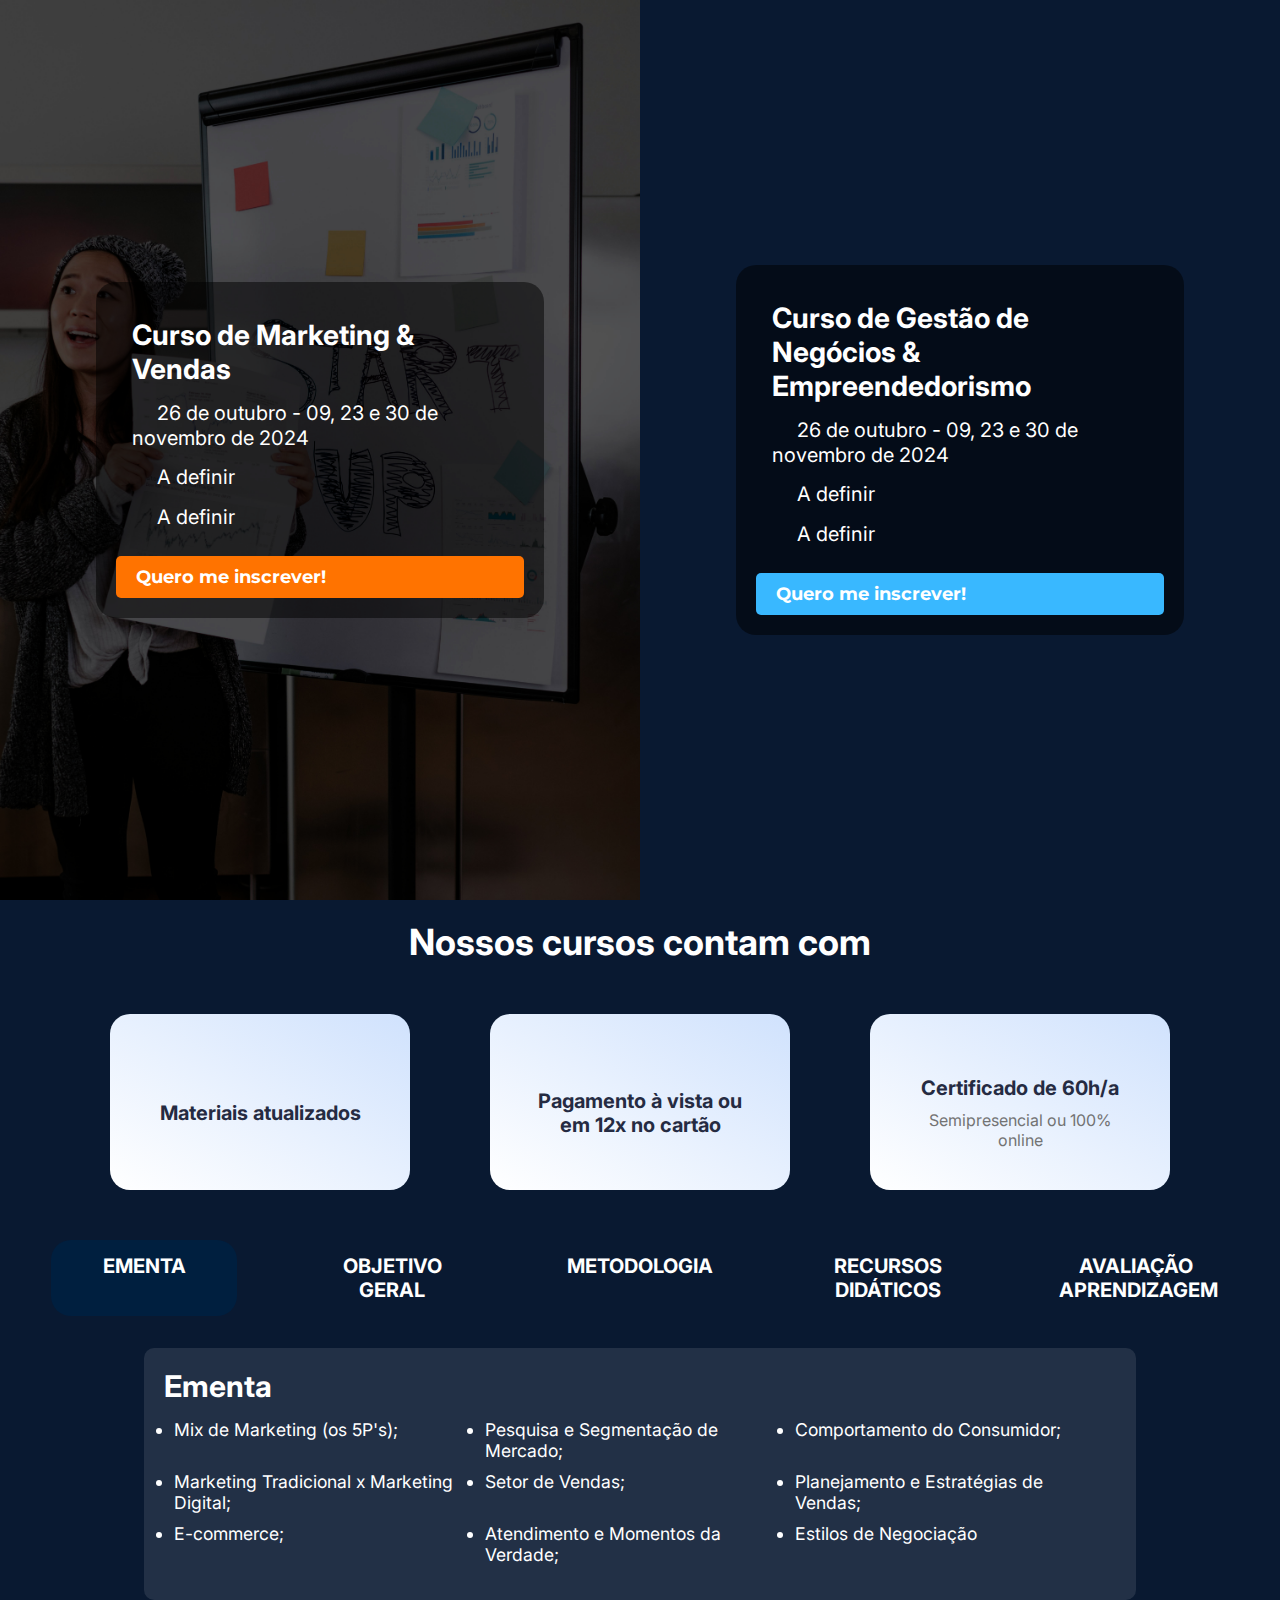
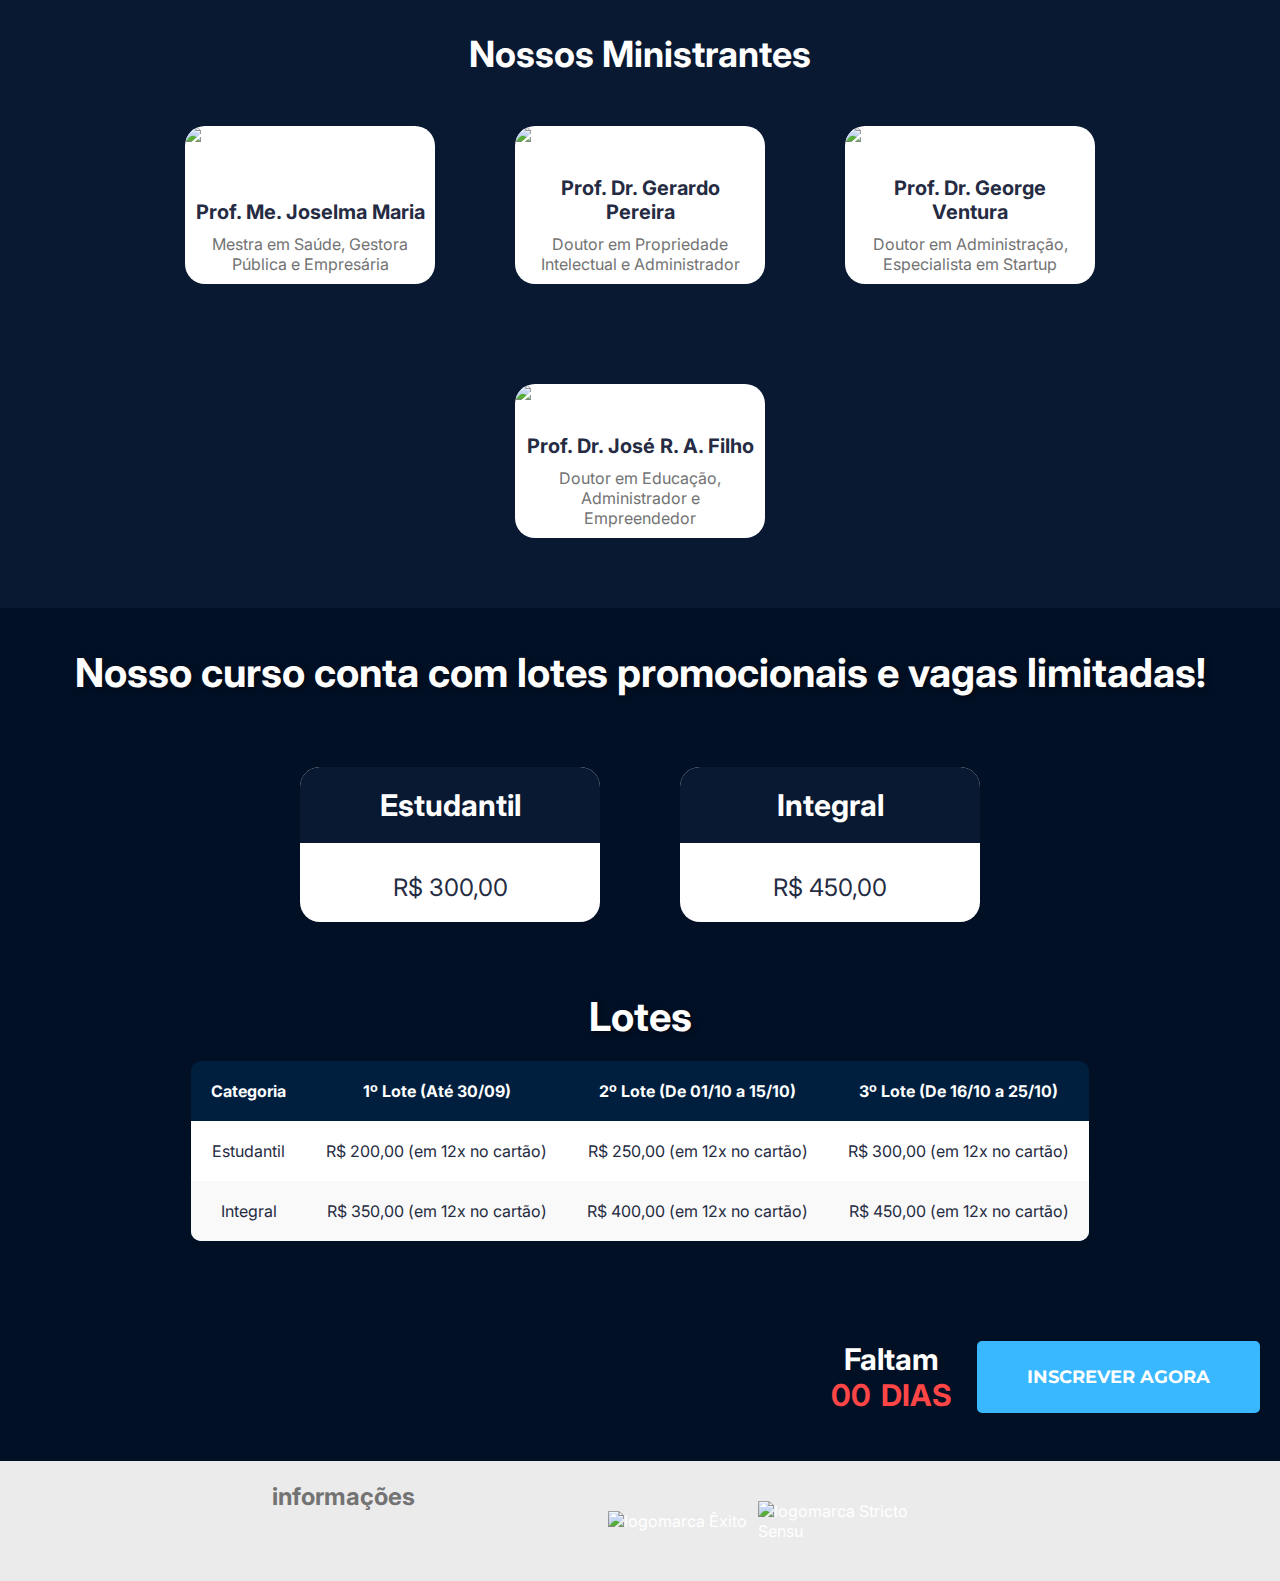
==== index.html @ 5a21b439 "Merge branch 'wallasar' into Website-pattern-02" ====
<!DOCTYPE html>
<html lang="pt-br">
<head>
    <meta charset="UTF-8">
    <meta name="viewport" content="width=device-width, initial-scale=1.0">
    <meta name="description" content="Acompanhe os cursos de extensão oferecidos pela empresa Exito Project, onde você aprenderá técnicas e conhecimentos relevantes para crescer como empresário.">
    <meta name="author" content="Exito Project">
    <meta name="keywords" content="marketing, vendas, empreendedorismo, gestão, negocios, cursos, treinamento">

    <title></title>
    <link rel="icon">
    
    <!-- Icones -->
    <script src="https://kit.fontawesome.com/998c60ef77.js" crossorigin="anonymous"></script>
    <link rel="stylesheet" href="css/style.css">
</head>
<body>
    <!-- Folha de rosto - seleção de curso -->
    <header class="header">
        <div class="course" style="background-image: url(assets/couse01.jpg);">
            <div class="course-info">
                <div class="text-info">
                    <h2>Curso de Marketing & Vendas</h2>
                    <p><i class="far fa-calendar icon"></i> 26 de outubro - 09, 23 e 30 de novembro de 2024</p>
                    <p><i class="far fa-clock icon"></i> A definir</p>
                    <p><i class="fas fa-map-marker-alt icon"></i> A definir</p>
                </div>
                <a href="#inscription" class="btn course01-color-btn">Quero me inscrever!</a>
            </div>
        </div>
        <div class="course" style="background-image: url(assets/couse02.jpg);">
            <div class="course-info">
                <div class="text-info">
                    <h2>Curso de Gestão de Negócios & Empreendedorismo</h2>
                    <p><i class="far fa-calendar icon"></i> 26 de outubro - 09, 23 e 30 de novembro de 2024</p>
                    <p><i class="far fa-clock icon"></i> A definir</p>
                    <p><i class="fas fa-map-marker-alt icon"></i> A definir</p>
                </div>
                <a href="#inscription" class="btn course02-color-btn">Quero me inscrever!</a>
            </div>
        </div>
    </header>


    <article class="container-info">
        <h2>Nossos cursos contam com</h2>
        <section class="card-container">
            <div class="card card-style-01">
                <i class="far fa-folder-open"></i>
                <h5>Materiais atualizados</h5>
            </div>

            <div class="card card-style-01">
                <i class="fas fa-comment-dollar"></i>
                <h5>Pagamento à vista ou em 12x no cartão</h5>
            </div>

            <div class="card card-style-01">
                <i class="fas fa-certificate"></i>
                <h5>Certificado de 60h/a</h5>
                <p>Semipresencial ou 100% online</p>
            </div>
        </section>
        
        <section id="course-tabs">
            <div class="tab" id="tab1">
                <a class="tablink" onclick="openTab(event, 'Ementa1')" id="defaultOpen1"><h5>EMENTA</h5></a>
                <a class="tablink" onclick="openTab(event, 'ObjetivoGeral1')"><h5>OBJETIVO GERAL</h5></a>
                <a class="tablink" onclick="openTab(event, 'Metodologia1')"><h5>METODOLOGIA</h5></a>
                <a class="tablink" onclick="openTab(event, 'Recursos1')"><h5>RECURSOS DIDÁTICOS</h5></a>
                <a class="tablink" onclick="openTab(event, 'Avaliacao1')"><h5>AVALIAÇÃO APRENDIZAGEM</h5></a>
            </div>

            <div class="tabcontent-group" id="course1-content">
                <div id="Ementa1" class="tabcontent info-box">
                    <h3>Ementa</h3>
                    <ul>
                        <li>Mix de Marketing (os 5P's);</li>
                        <li>Pesquisa e Segmentação de Mercado;</li>
                        <li>Comportamento do Consumidor;</li>
                        <li>Marketing Tradicional x Marketing Digital;</li>
                        <li>Setor de Vendas;</li>
                        <li>Planejamento e Estratégias de Vendas;</li>
                        <li>E-commerce;</li>
                        <li>Atendimento e Momentos da Verdade;</li>
                        <li>Estilos de Negociação</li>
                    </ul>
                </div>
                <div id="ObjetivoGeral1" class="tabcontent info-box">
                    <h3>Objetivo Geral</h3>
                    <p>Apresentar e discutir os fundamentos da Gestão de Marketing, assim como o Planejamento e a elaboração de estratégias de vendas para empresas de diferentes áreas de atuação.</p>
                </div>
                <div id="Metodologia1" class="tabcontent info-box">
                    <h3>Metodologia</h3>
                    <p>Este curso está estruturado no formato híbrido, sendo 30 h/a presenciais e 30 h/a no on-line. A primeira parte se desenvolve através de aulas expositivas dialogadas, com ampla participação do(a)s aluno(a)s por meio de: exposição teórica; discussão de cases; estudo de textos e artigos científicos; resolução de exercícios; reflexões sobre o perfil de empresas no Instagram, Youtube e Site; análise de vídeos. Será proposto uma visita técnica a duas empresas para aplicação de instrumento de pesquisa, através de entrevista e questionário, com posterior tabulação e discussão dos resultados. `
                    </p>
                    <p>
                    A segunda parte consiste de videoaulas gravadas, bem como 02 aulas sincrônicas, preferencialmente em 02 sábados após a conclusão da primeira parte, de 17h às 18h.
                    </p>
                </div>
                <div id="Recursos1" class="tabcontent info-box">
                    <div class="paragraph">
                        <h3>Recursos Didáticos</h3>
                        <p>Quadro branco, pincéis, projetor multimídia, textos e artigos científicos (periódicos, sites, portais, livros), vídeos (app “Youtube”) e filmes (Netflix e/ou Amazon Prime Video), videoaulas gravadas pelo professor;</p>
                    </div>
                </div>
                <div id="Avaliacao1" class="tabcontent info-box">
                        <div class="paragraph">
                            <h3>Avaliação da Aprendizagem</h3>
                            <p>A avaliação terá o caráter qualitativo e quantitativo, através da realização de exercícios com questões objetivas e subjetivas, trabalhos em equipe (com apresentação de seminário on-line) e pontualidade na devolução das atividades avaliativas (fundamental para um bom desenvolvimento do processo ensino-aprendizagem da disciplina).
                            </p>
                            <p>
                                As avaliações de segunda chamada poderão ser no estilo “oral” e individual.
                            </p>
                        </div>
                </div>
            </div>

            <!-- Conteúdo das abas para o segundo curso -->
            <div class="tab" id="tab2" style="display: none;">
                <a class="tablink" onclick="openTab(event, 'Ementa2')" id="defaultOpen2"><h5>EMENTA</h5></a>
                <a class="tablink" onclick="openTab(event, 'ObjetivoGeral2')"><h5>OBJETIVO GERAL</h5></a>
                <a class="tablink" onclick="openTab(event, 'Metodologia2')"><h5>METODOLOGIA</h5></a>
                <a class="tablink" onclick="openTab(event, 'Recursos2')"><h5>RECURSOS DIDÁTICOS</h5></a>
                <a class="tablink" onclick="openTab(event, 'Avaliacao2')"><h5>AVALIAÇÃO APRENDIZAGEM</h5></a>
            </div>

            <div class="tab-content-group" id="course2-content" style="display: none;">
                <div id="Ementa2" class="tabcontent info-box">
                    <h3>Ementa</h3>
                    <ul>
                        <li>Ambientes organizacionais.</li>
                        <li>Oportunidade de Negócios.</li>
                        <li>Perfil Empreendedor.</li>
                        <li>Método Canvas.</li>
                        <li>Plano de Negócio.</li>
                        <li>Captação de Recursos Financeiros.</li>
                        <li>Abertura de Novos Negócios.</li>
                        <li>Inovação.</li>
                        <li>Startups.</li>
                        <li>Gênese e evolução do movimento empreendedor.</li>
                        <li>Conceito de EMPREENDEDORISMO.</li>
                        <li>A ação empreendedora de uma economia globalizada e competitiva.</li>
                        <li>Estrutura do PLANO DE NEGÓCIO.</li>
                        <li>A busca de oportunidades de negócios.</li>
                        <li>Orientando o empreendedor na abertura do negócio.</li>
                        <li>Pequenos projetos de empreendedorismo.</li>
                        <li>Gerenciamento dos aspectos operacionais do negócio.</li>
                    </ul>
                </div>
                <div id="ObjetivoGeral2" class="tabcontent info-box">
                    <h3>Objetivo Geral</h3>
                    <p>Apresentar e discutir os fundamentos da Gestão de Marketing, assim como o Planejamento e a elaboração de estratégias de vendas para empresas de diferentes áreas de atuação..</p>
                </div>
                <div id="Metodologia2" class="tabcontent info-box">
                    <h3>Metodologia</h3>
                    <p>Este curso está estruturado no formato híbrido, sendo 30 h/a presenciais e 30 h/a no on-line. A primeira parte se desenvolve através de aulas expositivas dialogadas, com ampla participação do(a)s aluno(a)s por meio de: exposição teórica; discussão de cases; estudo de textos e artigos científicos; resolução de exercícios; reflexões sobre o perfil de empresas no Instagram, Youtube e Site; análise de vídeos. Será proposto uma visita técnica a duas empresas para aplicação de instrumento de pesquisa, através de entrevista e questionário, com posterior tabulação e discussão dos resultados. </p>
                    <p>A segunda parte consiste de videoaulas gravadas, bem como 02 aulas sincrônicas, preferencialmente em 02 sábados após a conclusão da primeira parte, de 17h às 18h.</p>
                </div>
                <div id="Recursos2" class="tabcontent info-box">
                    <div class="paragraph">
                        <h3>Recursos Didáticos</h3>
                        <p>Quadro branco, pincéis, projetor multimídia, textos e artigos científicos (periódicos, sites, portais, livros), vídeos (app “Youtube”) e filmes (Netflix e/ou Amazon Prime Video), videoaulas gravadas pelo professor;</p>
                    </div>
                </div>
                <div id="Avaliacao2" class="tabcontent info-box">
                    <div class="paragraph">
                        <h3>Avaliação da Aprendizagem</h3>
                        <p>A avaliação terá o caráter qualitativo e quantitativo, através da realização de exercícios com questões objetivas e subjetivas, trabalhos em equipe (com apresentação de seminário on-line) e pontualidade na devolução das atividades avaliativas (fundamental para um bom desenvolvimento do processo ensino-aprendizagem da disciplina).
                        </p>
                        <p>
                            As avaliações de segunda chamada poderão ser no estilo “oral” e individual.
                        </p>
                    </div>
                </div>
            </div>
        </section>

        <section class="container-info">
            <h2>Nossos Ministrantes</h2>
            <div class="card-container">
                <div class="card card-style-02">
                    <img src="assets/joselma-maria.jpg" alt="Imagem Mestra Joelma Maria">
                    <div class="card-info">
                        <h5>Prof. Me. Joselma Maria</h5>
                        <p>Mestra em Saúde, Gestora Pública e Empresária</p>
                    </div>
                </div>
                <div class="card card-style-02">
                    <img src="assets/gerardo-pereira-640px.jpg" alt="Imagem Professor Gerardo Pereira">
                    <div class="card-info">
                        <h5>Prof. Dr. Gerardo Pereira</h5>
                        <p>Doutor em Propriedade Intelectual e Administrador</p>
                    </div>
                </div>
                <div class="card card-style-02">
                    <img src="assets/george-ventura-640px.jpg" alt="Imagem Professor George Ventura">
                    <div class="card-info">
                        <h5>Prof. Dr. George Ventura</h5>
                        <p>Doutor em Administração, Especialista em Startup</p>
                    </div>
                </div>
                <div class="card card-style-02">
                    <img src="assets/jose-filho.jpg " alt="Imagem Professor Jose R. A. Filho">
                    <div class="card-info">
                        <h5>Prof. Dr. José R. A. Filho</h5>
                        <p>Doutor em Educação, Administrador e Empreendedor</p>
                    </div>
                </div>
            </div>
        </section>
    </article>

    <section id="inscription">
        <h2>Nosso curso conta com lotes promocionais e vagas limitadas!</h2>
        <div class="card-container">
            <div class="card studant">
                <h3>Estudantil</h3>
                <p></p>
            </div>

            <div class="card entire">
                <h3>Integral</h3>
                <p></p>
            </div>  
        </div>

        <div class="container-info">
            <h2>Lotes</h2>
            <table>
                <thead>
                    <tr>
                        <th>Categoria</th>
                        <th>1º Lote (Até 30/09)</th>
                        <th>2º Lote (De 01/10 a 15/10)</th>
                        <th>3º Lote (De 16/10 a 25/10)</th>
                    </tr>
                </thead>

                <tbody>
                    <tr>
                        <td>Estudantil</td>
                        <td>R&dollar; 200,00 (em 12x no cartão)</td>
                        <td>R&dollar; 250,00 (em 12x no cartão)</td>
                        <td>R&dollar; 300,00 (em 12x no cartão)</td>
                    </tr>

                    <tr>
                        <td>Integral</td>
                        <td>R&dollar; 350,00 (em 12x no cartão)</td>
                        <td>R&dollar; 400,00 (em 12x no cartão)</td>
                        <td>R&dollar; 450,00 (em 12x no cartão)</td>
                    </tr>
                </tbody>
            </table>
        </div>

        <div class="batch-time">
            <div id="rd-counter-lzsxjnwr">
                <div class="counter-days">
                    <h3>Faltam</h3>
                    <div class="text">
                        <span class="value label">00</span>
                        <span class="label">Dias</span>
                    </div>
                </div>
                <a href="form.html" class="btn inscription-btn">INSCREVER AGORA</a>
    
                <!-- <div class="counter-hours" class="counter-item">
                    <span class="value">00</span>
                    <span class="label">Horas</span>
                </div>
    
                <div class="counter-minutes" class="counter-item">
                    <span class="value">00</span>
                    <span class="label">Minutos</span>
                </div>
    
                <div class="counter-seconds" class="counter-item">
                    <span class="value">00</span>
                    <span class="label">Segundos</span>
                </div> -->
            </div>
        </div>
    </section>

    <footer id="footer-container">
        <div class="row">
            <div class="col">
                <h4>informações</h4>
                <div class="icon-row">
                    <a href="https://www.instagram.com/drjosefilho/"><i class="fab fa-instagram icon-instagram"></i></a>
                    <div class="dropdown">
                        <a><i class="fab fa-whatsapp icon-whatsapp"></i></a>
                        <div class="dropdownContent">
                            <a href="https://api.whatsapp.com/send?phone=5586988151846&text=Ol%C3%A1!%20Pode%20me%20ajudar?">Isadora Albuquerque</a>
                            <a href="https://api.whatsapp.com/send?phone=5586988525037&text=Ol%C3%A1!%20Pode%20me%20ajudar?">Lyan Kaleu</a>
                        </div>
                    </div>
                </div>
            </div>
            <div class="col">
                <div class="row">
                    <img src="assets/logo-exito-svg.svg" alt="logomarca Êxito" class="logo-footer">
                    <img src="assets/logo-Stricto-Sensu.svg" alt="logomarca Stricto Sensu" class="logo-footer">
                </div>
            </div>
            </div>
        </div>
    </footer>

        <!-- Scripts -->
    <script src="js/scripts.js"></script>
</body>
</html>
---- css/style.css ----
@charset "UTF-8";

/* fonts */
@import url('https://fonts.googleapis.com/css2?family=Montserrat:ital,wght@0,100..900;1,100..900&display=swap');
@import url('https://fonts.googleapis.com/css2?family=Inter:ital,opsz,wght@0,14..32,100..900;1,14..32,100..900&display=swap');

/* Estilo da barra de rolagem */
body::-webkit-scrollbar {
    width: .3em;
}
   
body::-webkit-scrollbar-track {
    box-shadow: transparent;
}
   
body::-webkit-scrollbar-thumb {
    border-radius: 10px;
    background-color: #ffbc51;
}

/* Estilos gerais */
/* --------------------------------------- */
* {
    margin: 0;
    padding: 0;
    color: #fff;
    box-sizing: border-box;
    font-family: "Inter", sans-serif;
}

html, body {
    height: 100%;
    scroll-behavior: smooth;
    background-color: #091931;
}

h2 {
    font-size: 36px;
}

h3 {
    font-size: 30px;
}

h4 {
    font-size: 24px;
}

h5 {
    font-size: 20px;
}

p {
    font-size: 16px;
}

/* Estilos Folha de rosto */
/* --------------------------------------- */
.header {
    display: flex;
    height: 100%; /* Ocupa toda a altura da tela */
    width: 100%;  /* Ocupa toda a largura da tela */
    overflow: hidden;
    flex-wrap: wrap;
}

.course {
    flex: 1;
    height: 100%;
    display: flex;
    cursor: pointer;
    min-width: 300px;
    object-fit: cover;
    align-items: center;
    background-size: cover;
    justify-content: center;
    background-position: center;
    transition: transform 1s ease, filter 1s ease, box-shadow 1s ease;
}

.course-info {
    width: 70%;
    color: #fff;
    padding: 20px;
    text-align: left;
    border-radius: 20px;
    background-color: #00000080;
    transition: background-color 0.3s ease;
}

.course-info h2 {
    font-size: 28px;
    position: relative;
    margin-bottom: 10px;
}

/* Adiciona uma linha sob o h2, que inicialmente é invisível */
.course-info h2::after {
    content: '';

    width: 0;
    height: 2px;
    background-color: white;
    transition: width 0.4s ease, left 0.4s ease;
    
    position: absolute;
    left: 0%; /* Centraliza a linha por padrão */
    bottom: -5px; /* Distância do h2 */
}

.course-info p {
    font-size: 20px;
}

.course-info i{
    font-size: 25px;
    margin-right: 1em;
}

.text-info {
    padding: 1em;
}

.text-info p {
    margin: 10px 0;
}

.icon {
    width: 25px;
    height: 25px;
    text-align: center;
}

/* Efeitos de seleção */
.course.selected {
    filter: saturate(1.2);
    transform: scale(1.05);
    filter: drop-shadow(0 0px 10px #000000cc);
}

.course.selected .course-info {
    background-color: #0000008c;
}

/* Quando o container é selecionado, a linha embaixo do h2 se expande */
.course.selected .course-info h2::after {
    left: 0; /* Alinha a linha ao início do texto */
    width: 100%; /* Expande a linha para ocupar toda a largura do h2 */
}

/* Estilo e variações de botões */
/* --------------------------------------- */
.btn {
    color: #fff;
    display: flex;
    font-size: 18px;
    font-weight: bold;
    text-align: center;
    border-radius: 5px;
    padding: 10px 20px;
    align-items: center;
    text-decoration: none;
    transition: background .5s ease;
    font-family: "Montserrat", sans-serif;
}

.course01-color-btn {
    background-color: #ff7300;
}

.course01-color-btn:hover {
    background-color: #e66100;
}

.course02-color-btn {
    background-color: #39B8FF;
}

.course02-color-btn:hover {
    background-color: #2e94cf;
}

.inscription-btn {
    background-color: #39B8FF;
    padding: 0 50px;
}

.inscription-btn:hover {
    background-color: #2e94cf;
}

/* Estilo e variações de botões */
/* --------------------------------------- */
.btn {
    color: #fff;
    display: flex;
    font-size: 18px;
    font-weight: bold;
    text-align: center;
    border-radius: 5px;
    padding: 10px 20px;
    align-items: center;
    text-decoration: none;
    transition: background .5s ease;
    font-family: "Montserrat", sans-serif;
}

.course01-color-btn {
    background-color: #ff7300;
}

.course01-color-btn:hover {
    background-color: #e66100;
}

.course02-color-btn {
    background-color: #39B8FF;
}

.course02-color-btn:hover {
    background-color: #2e94cf;
}

.inscription-btn {
    background-color: #39B8FF;
    padding: 0 50px;
}

.inscription-btn:hover {
    background-color: #2e94cf;
}

/* Media Queries para Responsividade */
/* --------------------------------------- */

/* Telas menores que 600px (smartphones) */
@media (max-width: 600px) {
    h2 {
        font-size: 24px;
    }

    h3 {
        font-size: 20px;
    }

    h4 {
        font-size: 18px;
    }

    h5 {
        font-size: 16px;
    }

    p {
        font-size: 14px;
    }

    .header {
        flex-direction: column;
        
    }

    .course-info {
        width: 80%;
        padding: 15px;
    }

    .course-info h2 {
        font-size: 24px;
    }

    .course-info p {
        font-size: 16px;
    }

    .btn {
        font-size: 16px;
        padding: 8px 16px;
    }

    .inscription-btn {
        padding: 0 30px;
    }
}

/* Telas de 601px a 768px (tablets em modo retrato) */
@media (min-width: 601px) and (max-width: 768px) {
    h2 {
        font-size: 28px;
    }

    h3 {
        font-size: 24px;
    }

    h4 {
        font-size: 20px;
    }

    h5 {
        font-size: 18px;
    }

    p {
        font-size: 16px;
    }

    .course-info {
        width: 80%;
        padding: 20px;
    }

    .course-info h2 {
        font-size: 26px;
    }

    .course-info p {
        font-size: 18px;
    }

    .btn {
        font-size: 18px;
        padding: 10px 20px;
    }

    .inscription-btn {
        padding: 0 40px;
    }
}

/* Telas de 769px a 992px (tablets em modo paisagem) */
@media (min-width: 768px) and (max-width: 992px) {
    h2 {
        font-size: 32px;
    }

    h3 {
        font-size: 28px;
    }

    h4 {
        font-size: 24px;
    }

    h5 {
        font-size: 20px;
    }

    p {
        font-size: 16px;
    }

    .course-info {
        width: 75%;
        padding: 20px;
    }

    .course-info h2 {
        font-size: 28px;
    }

    .course-info p {
        font-size: 18px;
    }

    .btn {
        font-size: 18px;
        padding: 10px 20px;
    }

    .inscription-btn {
        padding: 0 45px;
    }
}

/* Telas de 993px a 1200px (monitores de médio porte) */
@media (min-width: 992px) and (max-width: 1200px) {
    h2 {
        font-size: 34px;
    }

    h3 {
        font-size: 30px;
    }

    h4 {
        font-size: 26px;
    }

    h5 {
        font-size: 22px;
    }

    p {
        font-size: 18px;
    }

    .course-info {
        width: 70%;
        padding: 20px;
    }

    .course-info h2 {
        font-size: 30px;
    }

    .course-info p {
        font-size: 20px;
    }

    .btn {
        font-size: 18px;
        padding: 10px 20px;
    }

    .inscription-btn {
        padding: 0 50px;
    }
}

.container-info {
    margin: 20px;
    text-align: center;
}

/* Estilo e variações de cards */
/* --------------------------------------- */
.card-container {
    display: flex;
    flex-wrap: wrap;
    justify-content: center;
}

.card {
    width: 300px;
    margin: 50px 40px;
    display: flex;
    text-align: center;
    border-radius: 20px;
    flex-direction: column;
    background-color: #ffffff;
    transition: transform 0.3s ease, filter 0.3s ease;
}

.card-style-01 {
    padding: 40px;
    justify-content: center;
    background: linear-gradient(to top right, #fff, #D0E2FD) ;
      
}

.card-style-02 {
    width: 250px;
}

.card-style-02 img {
    object-fit: cover;
    object-position: top;
    background-size: cover;
}

.card img {
    width: 100%;
    height: 80%;
    object-fit: cover;
    border-top-left-radius: 20px;
    border-top-right-radius: 20px;
}

.card:hover {
    transform: translateY(10px);
    filter: drop-shadow(5px 5px 10px #00000042);
}

.card i {
    font-size: 5em;
    color: #001F3F;
    margin-bottom: 10%;
}

.card h5 {
    color: #252B42;
}

.card h3 {
    color: #252B42;
    padding: 10px;
}

.card p {
    color: #737373;
    margin-top: 10px;
}

.card-info {
    flex: 1;
    padding: 10px;   
}

.studant, .entire {
    overflow: hidden;
}

/* Estilo de cards para cursos */
.studant h3, .entire h3 {
    color: #fff;
    padding: 20px;
    background-color: #091931;
}

.studant p, .entire p {
    flex: 1;
    padding: 20px;
    display: flex;
    color: #252B42;
    align-items: center;
    justify-content: center;
}

/* Estilo para sessão ementa */
/* --------------------------------------- */
.info-box {
    width: 80%;
    display: flex;
    padding: 20px;
    margin: 2em auto;
    border-radius: 10px;
    align-items: center;
    justify-content: center;
    background-color: #ffffff1a;
}

.info-box ul {
    margin: 10px;
    display: grid;
    text-align: left;
    list-style-type: disc;
    grid-template-columns: repeat(3, 2fr);
}

.info-box ul li {
    margin: 5px 0;
    font-size: 1.1em;
}

.info-box p {
    margin: 10px 0;
    font-size: 1.1em;
    line-height: 1.5;
    text-indent: 20px;
    text-align: justify;
}

.tab {
    display: flex;
    justify-content: space-around;
}

.tablink {
    width: 15%;
    cursor: pointer;
    transition: 0.3s;
    padding: 14px 16px;
    text-align: center;
    border-radius: 20px;
}

.tablink:hover {
    background-color: #021026;
}

.tablink.active {
    color: #fff;
    background-color: #001F3F;
}

.tabcontent {
    display: none;
    text-align: left;
    border-top: none;
    animation: fadeEffect 1s; /* Animação de transição suave */
}

@keyframes fadeEffect {
    from {opacity: 0;}
    to {opacity: 1;}
}

.paragraph {
    padding: 20px 0;
}

/* Celulares (até 600px) */
@media (max-width: 600px) {
    .info-box ul {
        margin: 10px;
        display: grid;
        text-align: left;
        list-style-type: disc;
        grid-template-columns: repeat(1, 1fr);
    }

    .tab {
        display: flex;
        overflow-x: auto;
        flex-direction: row;
        scroll-snap-type: x mandatory; /* Adiciona o scroll snap */
        -webkit-overflow-scrolling: touch; /* Suaviza o scroll em dispositivos iOS */
    }

    .tab::-webkit-scrollbar {
        display: none;
      }

    .tablink {
        width: 60%;
        flex: 0 0 auto;
        text-align: center;
        margin-bottom: 10px;
        scroll-snap-align: start; /* Cada tablink "trava" no início */
    }

    .tablink:last-child{
        margin-right: 150px;
    }

    .tabcontent {
        width: 100%;
        padding: 30px;
    }

    .card-container {
        align-items: center;
    }

    .card-style-02 {
        display: grid;
        grid-template-columns: repeat(2, 1fr);
    }

    .card-style-02 p {
        margin-top: 10px;
    }

    .card-style-02 img {
        height: 200px;
        border-radius: 10px;
        box-shadow: 0 5px 5px #00000090;
    }

    .card-info {
        align-self: center;
    }

    .card {
        width: 80%; /* Ocupa toda a largura da tela */
        margin: 20px 0;
    }

    .card-style-01 {
        padding: 20px;
    }

    .card h3, .card p {
        font-size: 1em; /* Ajusta o tamanho das fontes */
    }
}


/* Celulares (600px até 768px) */
@media (min-width: 600px) and (max-width: 768px) {
    .tablink {
        width: 30%;
    }

    .card-container {
        justify-content: space-around;
    }

    .card {
        width: 80%;
        margin: 20px 0;
    }

    .card img {
        height: 250px;
    }

    .card-style-01 {
        padding: 30px;
    }

    .card-style-02 {
        display: grid;
        grid-template-columns: repeat(2, 1fr);
    }

    .card-style-02 p {
        margin-top: 16px;
    }

    .card-style-02 img {
        height: 200px;
        border-radius: 10px;
        box-shadow: 0 5px 5px #00000090;
    }

    .card-info {
        align-self: center;
    }

    .card h3 {
        font-size: 1.2em;
    }

    .card p {
        font-size: 0.9em;
    }
}

/* Tablets (768px até 992px) */
@media (min-width: 768px) and (max-width: 992px) {
    .tablink {
        width: 20%;
    }

    .card-container {
        display: grid;
        grid-template-columns: repeat(2, 1fr);
    }

    .card {
        width: 80%;
        margin: 30px;
    }

    .card img {
        height: 300px;
    }

    .card-style-01 {
        padding: 35px;
    }

    .card-style-02 {
        display: grid;
        grid-template-columns: repeat(2, 1fr);
    }

    .card-style-02 p {
        margin-top: 16px;
    }

    .card-style-02 img {
        height: 200px;
        border-radius: 10px;
        box-shadow: 0 5px 5px #00000090;
    }

    .card-info {
        align-self: center;
    }

    .card h3 {
        font-size: 1.4em;
    }

    .card p {
        font-size: 1em;
    }
}

/* Desktops (992px até 1200px) */
@media (min-width: 992px) and (max-width: 1200px) {
    .tablink {
        width: 15%;
    }

    .card-container {
        justify-content: space-around;
    }

    .card {
        width: 35%;
        margin: 35px;
    }

    .card img {
        height: 350px;
    }

    .card-style-01 {
        padding: 40px;
    }

    .card-style-02 {
        display: grid;
        grid-template-columns: repeat(1, 1fr);
    }

    .card-style-02 p {
        margin-top: 16px;
    }

    .card-style-02 img {
        height: 300px;
    }

    .card-info {
        height: 150px;
        display: flex;
        align-self: center;
        flex-direction: column;
        justify-content: center;
    }

    .card h3 {
        font-size: 1.6em;
    }

    .card p {
        font-size: 1.1em;
    }
}
/* Estilo para sessão de inscrições */
/* --------------------------------------- */
#inscription {
    display: flex;
    padding: 40px 20px;
    text-align: center;
    align-items: center;
    flex-direction: column;
    background-color: #021026;
    justify-content: space-between;
}

#inscription h2 {
    font-size: 2.5em;
    margin-bottom: 20px;
    text-shadow: 2px 2px 5px rgba(0, 0, 0, 0.5);
}

#inscription p {
    font-size: 1.5em;
    font-style: bold;
}

/* Estilo para tabela */
/* --------------------------------------- */
table {
    flex: 1;
    margin: 0 auto;
    max-width: 100%;
    overflow: hidden;
    border-radius: 10px;
    border-collapse: collapse;
}

th, td {
    padding: 20px;
    font-size: 0.9em;
    text-align: center;
}

thead {
    color: #fff;
    background-color: #001F3F;
}

th {
    font-weight: bold;
}

tbody {
    background-color: #fff;
}

td {
    color: #252B42;
}

tbody tr {
    background-color: #fff;
}

tr:nth-child(even) {
    background-color: #f9f9f9;
}

tbody tr:hover {
    transform: scale(1.02);
    filter: drop-shadow(0 0 8px #00000066);
    transition: transform 0.3s ease, filter 0.3s ease;
}


.batch-time {
    width: 100%;
    padding: 80px;
}

#rd-counter-lzsxjnwr {
    flex: 1;
    display: flex;
    padding: 0 20px;
    flex-direction: row;
    
    position: absolute;
    right: 0;   
}

.counter-days {
    display: flex;
    color: #fff;
    margin-right: 20px;
    flex-direction: column;
}

.counter-days .label {
    margin: 0 5px;
    font-size: 30px;
    color: #FF4646;
    font-weight: bolder;
    text-transform: uppercase;
}

.text {
    display: flex;
    flex-direction: row;
}


@media (max-width: 600px) {
    #inscription h2 {
        font-size: 1.8em;
    }

    #inscription p {
        font-size: 1.2em;
    }

    .studant, .entire {
        flex: 1;
        height: 150px;
        margin: 0 10px;
    }

    table, th, td {
        font-size: 0.8em;
        padding: 10px;
    }
}

@media (min-width: 601px) and (max-width: 768px) {
    #inscription h2 {
        font-size: 2.2em;
    }

    #inscription p {
        font-size: 1.4em;
    }

    table, th, td {
        font-size: 0.9em;
        padding: 15px;
    }

}

@media (min-width: 769px) and (max-width: 992px) {
    #inscription h2 {
        font-size: 2.5em;
    }

    #inscription p {
        font-size: 1.5em;
    }

    table, th, td {
        font-size: 1em;
        padding: 20px;
    }
}

@media (min-width: 993px) {
    #inscription h2 {
        font-size: 2.5em;
    }

    #inscription p {
        font-size: 1.5em;
    }

    table, th, td {
        font-size: 1em;
        padding: 20px;
    }
}

/* Estilo para rodapé */
/* --------------------------------------- */
#footer-container {
    height: 120px;
    display: flex;
    padding: 40px 20px;
    align-items: center;
    justify-content: center;
    background-color: #ebebeb;
}

#footer-container h4 {
    color: #737373;
}

.row {
    width: 80%;
    display: flex;
    align-items: center;
    flex-direction: row;
    justify-content: space-around;
}

.icon-row i {
    font-size: 40px;
    margin: 10px;
}

.icon-row .icon-whatsapp {
    color: #25D366;
    transition: color 1s ease, transform 1s ease;
}
.icon-row .icon-whatsapp:hover {
    color: #43df7c;
    transform: scale(1.1);
}

.icon-row .icon-instagram {
    background: linear-gradient(to right, #833ab4, #fd1d1d, #fcb045, #833ab4, #fd1d1d, #fcb045);
    -webkit-background-clip: text;
    -webkit-text-fill-color: transparent;

    color: transparent;
    background-clip: text;
    background-size: 300%;
    transition: background-size 0.5s ease, transform 1s ease;
}

.icon-row .icon-instagram:hover {
    transform: scale(1.1);
    animation: gradientMove 3s infinite ease; /* Animação em loop contínuo */
}

.logo-footer {
    width: 200px;
    height: auto;
    background-size: cover;
}

.dropdown {
    display: inline-block;
    position: relative;
    cursor: pointer;
  }
  
  .dropdownContent {
    z-index: 1;
    display: none;
    min-width: 160px;
    border-radius: 1em;
    position: absolute;
    background-color: #fafafa;
    box-shadow: 0 8px 16px 0px #0000000f;
  }
  
  .dropdownContent a {
    display: block;
    text-align: left;
    color: #252B42;
    border-radius: 1em;
    padding: 12px 16px;
    text-decoration: none;
  }
  
  .dropdownContent a:hover {
    background-color: #dedede;
  }
  
  .dropdownContent a:active {
    background-color: #0000001b;
  }
  
  .dropdown:hover .dropdownContent {
    display: inline-block;

    position: absolute;
    bottom: 20px;
  }
  

@keyframes gradientMove {
    0% {
        background-position: 0% 50%;
    }
    100% {
        background-position: 90% 50%;
    }
}

@media (max-width: 600px) {
    .row {
        width: 100%;
        justify-content: space-around;
    }

    .icon-row i {
        font-size: 30px;
    }

    .logo-footer {
        width: 150px;
    }

    .dropdownContent {
        min-width: 120px;
    }
}


@media (min-width: 601px) and (max-width: 768px) {
    .row {
        width: 90%;
        justify-content: space-between;
    }

    .icon-row i {
        font-size: 35px;
    }

    .logo-footer {
        width: 180px;
    }

    .dropdownContent {
        min-width: 140px;
    }
}


@media (min-width: 769px) and (max-width: 992px) {
    .row {
        width: 85%;
    }

    .icon-row i {
        font-size: 35px;
    }

    .logo-footer {
        width: 180px;
    }

    .dropdownContent {
        min-width: 150px;
    }
}


@media (min-width: 993px) and (max-width: 1200px) {
    .row {
        width: 80%;
    }

    .icon-row i {
        font-size: 38px;
    }

    .logo-footer {
        width: 200px;
    }

    .dropdownContent {
        min-width: 160px;
    }
}


@media (min-width: 1201px) {
    .row {
        width: 75%;
    }

    .icon-row i {
        font-size: 40px;
    }

    .logo-footer {
        width: 200px;
    }

    .dropdownContent {
        min-width: 160px;
    }
}
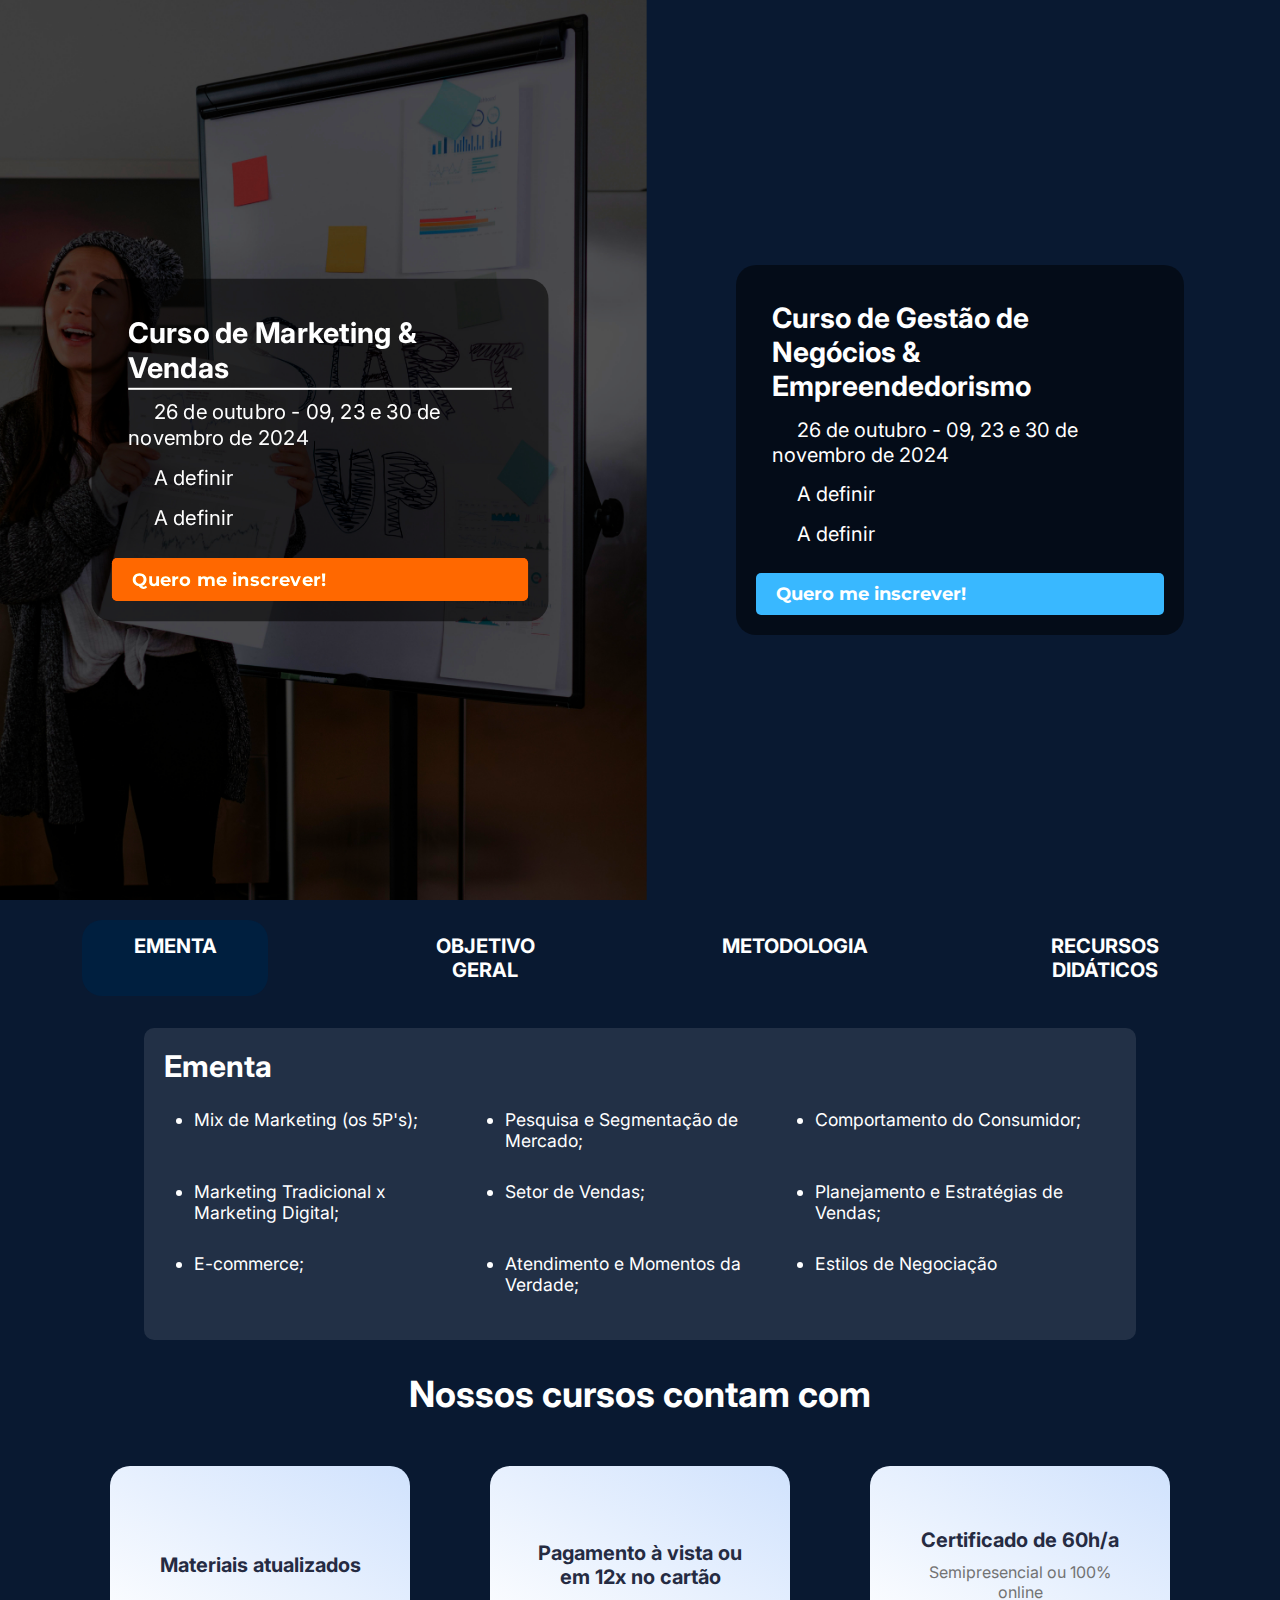
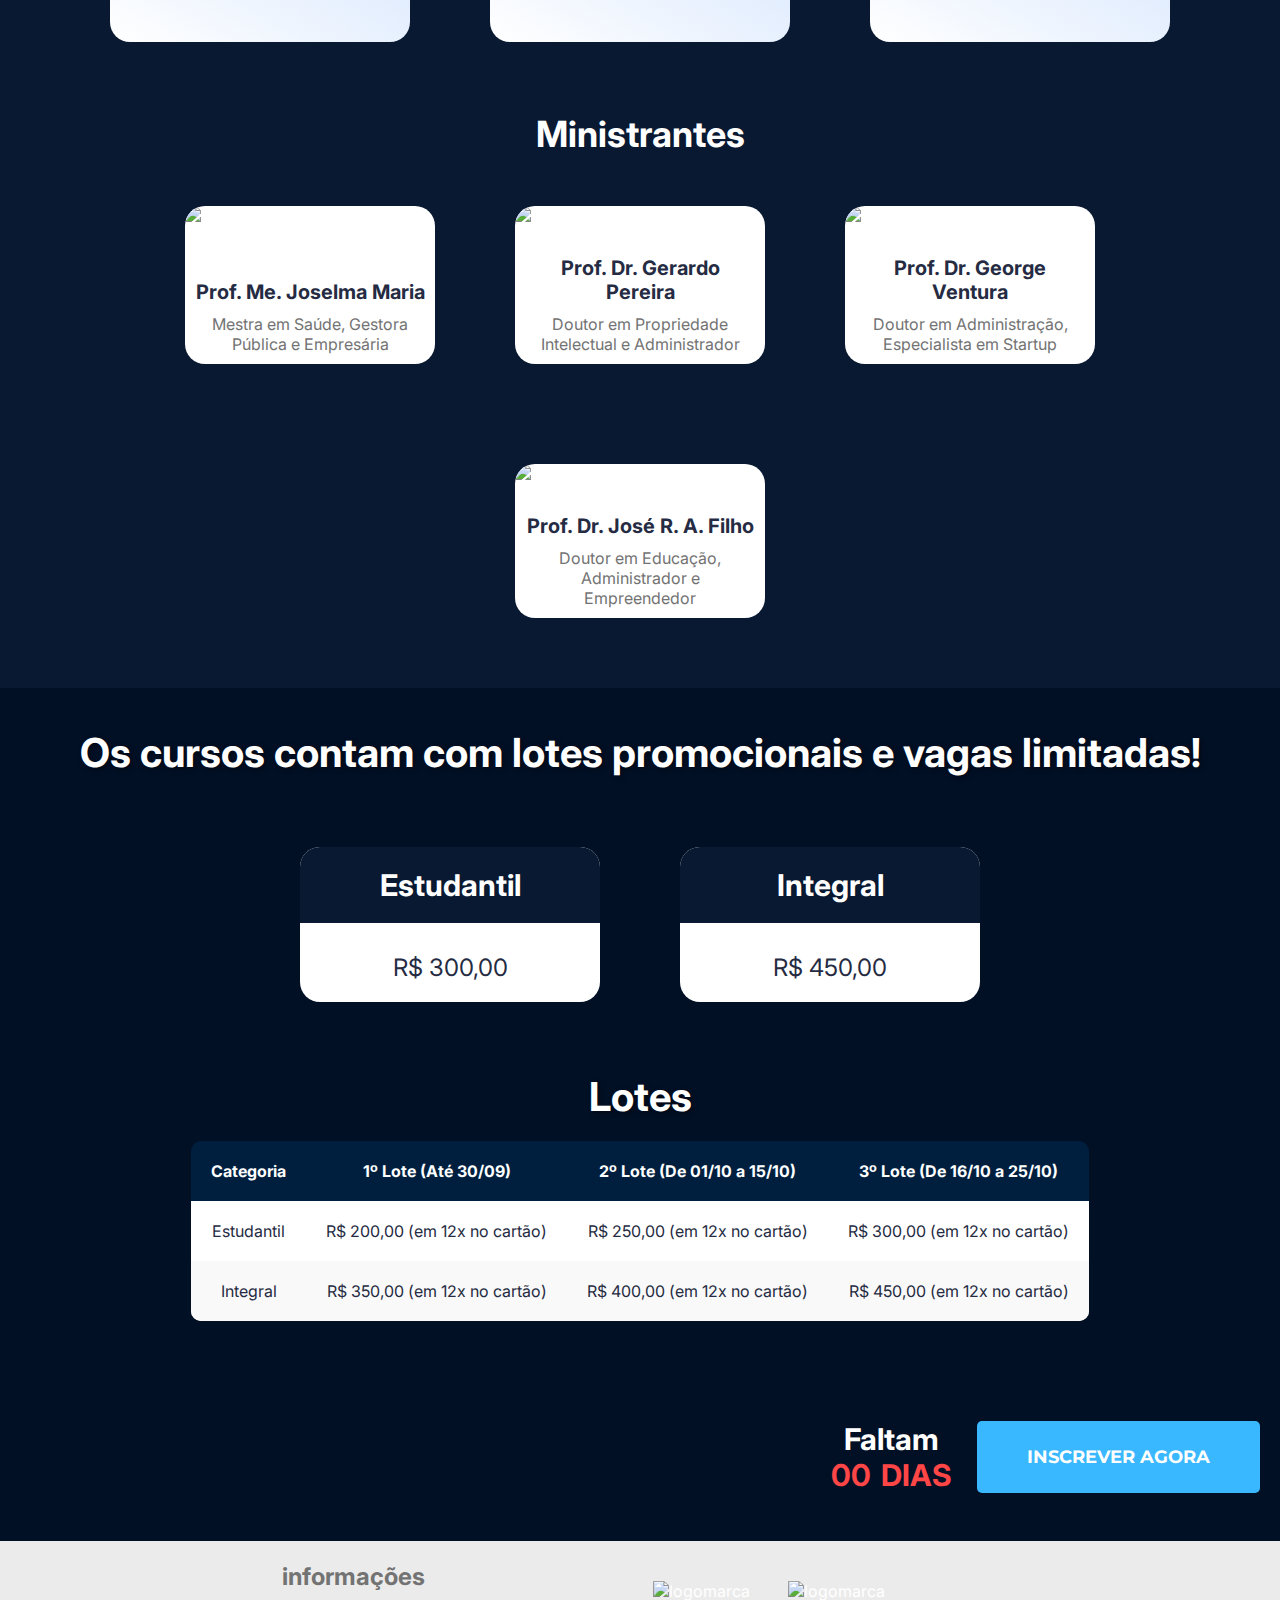
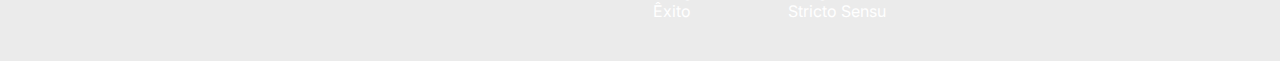
==== commit 372e5f05: "Merge pull request #7 from WallasAR/Website-pattern-02" ====
--- a/index.html
+++ b/index.html
@@ -15,7 +15,7 @@
     <link rel="stylesheet" href="css/style.css">
 </head>
 <body>
-    <!-- Folha de rosto - seleção de curso -->
+<!-- Folha de rosto - seleção de curso -->
     <header class="header">
         <div class="course" style="background-image: url(assets/couse01.jpg);">
             <div class="course-info">
@@ -41,8 +41,116 @@
         </div>
     </header>
 
-
     <article class="container-info">
+        <section>
+            <div class="tab">
+                <a id="defaultOpen" class="tablink" onclick="openTab(event, 'Ementa')"><h5>EMENTA</h5></a>
+                <a class="tablink" onclick="openTab(event, 'ObjetivoGeral')"><h5>OBJETIVO GERAL</h5></a>
+                <a class="tablink" onclick="openTab(event, 'Metodologia')"><h5>METODOLOGIA</h5></a>
+                <a class="tablink" onclick="openTab(event, 'Recursos')"><h5>RECURSOS DIDÁTICOS</h5></a>
+            </div>
+
+            <div id="Ementa" class="tabcontent info-box">
+                <h3>Ementa</h3>
+                <ul>
+                    <li>Mix de Marketing (os 5P's);</li>
+                    <li>Pesquisa e Segmentação de Mercado;</li>
+                    <li>Comportamento do Consumidor;</li>
+                    <li>Marketing Tradicional x Marketing Digital;</li>
+                    <li>Setor de Vendas;</li>
+                    <li>Planejamento e Estratégias de Vendas;</li>
+                    <li>E-commerce;</li>
+                    <li>Atendimento e Momentos da Verdade;</li>
+                    <li>Estilos de Negociação</li>
+                </ul>
+            </div>
+
+            <div id="ObjetivoGeral" class="tabcontent info-box">
+                <h3>Objetivo Geral</h3>
+                <p>Apresentar e discutir os fundamentos da Gestão de Marketing, assim como o Planejamento e a elaboração de estratégias de vendas para empresas de diferentes áreas de atuação.</p>
+            </div>
+
+            <div id="Metodologia" class="tabcontent info-box">
+                <h3>Metodologia</h3>
+                <p>Este curso está estruturado no formato híbrido, sendo 30 h/a presenciais e 30 h/a no on-line. A primeira parte se desenvolve através de aulas expositivas dialogadas, com ampla participação do(a)s aluno(a)s por meio de: exposição teórica; discussão de cases; estudo de textos e artigos científicos; resolução de exercícios; reflexões sobre o perfil de empresas no Instagram, Youtube e Site; análise de vídeos. Será proposto uma visita técnica a duas empresas para aplicação de instrumento de pesquisa, através de entrevista e questionário, com posterior tabulação e discussão dos resultados. 
+                </p>
+                <p>
+                A segunda parte consiste de videoaulas gravadas, bem como 02 aulas sincrônicas, preferencialmente em 02 sábados após a conclusão da primeira parte, de 17h às 18h.
+                </p>
+            </div>
+            <div id="Recursos" class="tabcontent info-box">
+                <div class="paragraph">
+                    <h3>Recursos Didáticos</h3>
+                    <p>Quadro branco, pincéis, projetor multimídia, textos e artigos científicos (periódicos, sites, portais, livros), vídeos (app “Youtube”) e filmes (Netflix e/ou Amazon Prime Video), videoaulas gravadas pelo professor;</p>
+                </div>
+                <div class="paragraph">
+                    <h3>Avaliação da Aprendizagem</h3>
+                    <p>A avaliação terá o caráter qualitativo e quantitativo, através da realização de exercícios com questões objetivas e subjetivas, trabalhos em equipe (com apresentação de seminário on-line) e pontualidade na devolução das atividades avaliativas (fundamental para um bom desenvolvimento do processo ensino-aprendizagem da disciplina).
+                    </p>
+                    <p>
+                        As avaliações de segunda chamada poderão ser no estilo “oral” e individual.
+                    </p>
+                </div>
+            </div>
+
+            <!-- Conteúdo das abas para o segundo curso -->
+            <div class="tab2">
+                <a id="defaultOpen2" class="tablink" onclick="openTab(event, 'Ementa2')"><h5>EMENTA</h5></a>
+                <a class="tablink" onclick="openTab(event, 'ObjetivoGeral2')"><h5>OBJETIVO GERAL</h5></a>
+                <a class="tablink" onclick="openTab(event, 'Metodologia2')"><h5>METODOLOGIA</h5></a>
+                <a class="tablink" onclick="openTab(event, 'Recursos2')"><h5>RECURSOS DIDÁTICOS</h5></a>
+            </div>
+            <div id="Ementa2" class="tabcontent info-box">
+                <h3>Ementa</h3>
+                <ul>
+                    <li>Ambientes organizacionais.</li>
+                    <li>Oportunidade de Negócios.</li>
+                    <li>Perfil Empreendedor.</li>
+                    <li>Método Canvas.</li>
+                    <li>Plano de Negócio.</li>
+                    <li>Captação de Recursos Financeiros.</li>
+                    <li>Abertura de Novos Negócios.</li>
+                    <li>Inovação.</li>
+                    <li>Startups.</li>
+                    <li>Gênese e evolução do movimento empreendedor.</li>
+                    <li>Conceito de EMPREENDEDORISMO.</li>
+                    <li>A ação empreendedora de uma economia globalizada e competitiva.</li>
+                    <li>Estrutura do PLANO DE NEGÓCIO.</li>
+                    <li>A busca de oportunidades de negócios.</li>
+                    <li>Orientando o empreendedor na abertura do negócio.</li>
+                    <li>Pequenos projetos de empreendedorismo.</li>
+                    <li>Gerenciamento dos aspectos operacionais do negócio.</li>
+                  </ul>
+                  
+            </div>
+
+            <div id="ObjetivoGeral2" class="tabcontent info-box">
+                <h3>Objetivo Geral</h3>
+                <p>Apresentar e discutir os fundamentos da Gestão de Marketing, assim como o Planejamento e a elaboração de estratégias de vendas para empresas de diferentes áreas de atuação..</p>
+            </div>
+
+            <div id="Metodologia2" class="tabcontent info-box">
+                <h3>Metodologia</h3>
+                <p>Este curso está estruturado no formato híbrido, sendo 30 h/a presenciais e 30 h/a no on-line. A primeira parte se desenvolve através de aulas expositivas dialogadas, com ampla participação do(a)s aluno(a)s por meio de: exposição teórica; discussão de cases; estudo de textos e artigos científicos; resolução de exercícios; reflexões sobre o perfil de empresas no Instagram, Youtube e Site; análise de vídeos. Será proposto uma visita técnica a duas empresas para aplicação de instrumento de pesquisa, através de entrevista e questionário, com posterior tabulação e discussão dos resultados. </p>
+                <p>A segunda parte consiste de videoaulas gravadas, bem como 02 aulas sincrônicas, preferencialmente em 02 sábados após a conclusão da primeira parte, de 17h às 18h.</p>
+            </div>
+
+            <div id="Recursos2" class="tabcontent info-box">
+                <div class="paragraph">
+                    <h3>Recursos Didáticos</h3>
+                    <p>Quadro branco, pincéis, projetor multimídia, textos e artigos científicos (periódicos, sites, portais, livros), vídeos (app “Youtube”) e filmes (Netflix e/ou Amazon Prime Video), videoaulas gravadas pelo professor;</p>
+                </div>
+                <div class="paragraph">
+                    <h3>Avaliação da Aprendizagem</h3>
+                    <p>A avaliação terá o caráter qualitativo e quantitativo, através da realização de exercícios com questões objetivas e subjetivas, trabalhos em equipe (com apresentação de seminário on-line) e pontualidade na devolução das atividades avaliativas (fundamental para um bom desenvolvimento do processo ensino-aprendizagem da disciplina).
+                    </p>
+                    <p>
+                        As avaliações de segunda chamada poderão ser no estilo “oral” e individual.
+                    </p>
+                </div>
+            </div>
+        </section>
+
         <h2>Nossos cursos contam com</h2>
         <section class="card-container">
             <div class="card card-style-01">
@@ -61,123 +169,9 @@
                 <p>Semipresencial ou 100% online</p>
             </div>
         </section>
-        
-        <section id="course-tabs">
-            <div class="tab" id="tab1">
-                <a class="tablink" onclick="openTab(event, 'Ementa1')" id="defaultOpen1"><h5>EMENTA</h5></a>
-                <a class="tablink" onclick="openTab(event, 'ObjetivoGeral1')"><h5>OBJETIVO GERAL</h5></a>
-                <a class="tablink" onclick="openTab(event, 'Metodologia1')"><h5>METODOLOGIA</h5></a>
-                <a class="tablink" onclick="openTab(event, 'Recursos1')"><h5>RECURSOS DIDÁTICOS</h5></a>
-                <a class="tablink" onclick="openTab(event, 'Avaliacao1')"><h5>AVALIAÇÃO APRENDIZAGEM</h5></a>
-            </div>
-
-            <div class="tabcontent-group" id="course1-content">
-                <div id="Ementa1" class="tabcontent info-box">
-                    <h3>Ementa</h3>
-                    <ul>
-                        <li>Mix de Marketing (os 5P's);</li>
-                        <li>Pesquisa e Segmentação de Mercado;</li>
-                        <li>Comportamento do Consumidor;</li>
-                        <li>Marketing Tradicional x Marketing Digital;</li>
-                        <li>Setor de Vendas;</li>
-                        <li>Planejamento e Estratégias de Vendas;</li>
-                        <li>E-commerce;</li>
-                        <li>Atendimento e Momentos da Verdade;</li>
-                        <li>Estilos de Negociação</li>
-                    </ul>
-                </div>
-                <div id="ObjetivoGeral1" class="tabcontent info-box">
-                    <h3>Objetivo Geral</h3>
-                    <p>Apresentar e discutir os fundamentos da Gestão de Marketing, assim como o Planejamento e a elaboração de estratégias de vendas para empresas de diferentes áreas de atuação.</p>
-                </div>
-                <div id="Metodologia1" class="tabcontent info-box">
-                    <h3>Metodologia</h3>
-                    <p>Este curso está estruturado no formato híbrido, sendo 30 h/a presenciais e 30 h/a no on-line. A primeira parte se desenvolve através de aulas expositivas dialogadas, com ampla participação do(a)s aluno(a)s por meio de: exposição teórica; discussão de cases; estudo de textos e artigos científicos; resolução de exercícios; reflexões sobre o perfil de empresas no Instagram, Youtube e Site; análise de vídeos. Será proposto uma visita técnica a duas empresas para aplicação de instrumento de pesquisa, através de entrevista e questionário, com posterior tabulação e discussão dos resultados. `
-                    </p>
-                    <p>
-                    A segunda parte consiste de videoaulas gravadas, bem como 02 aulas sincrônicas, preferencialmente em 02 sábados após a conclusão da primeira parte, de 17h às 18h.
-                    </p>
-                </div>
-                <div id="Recursos1" class="tabcontent info-box">
-                    <div class="paragraph">
-                        <h3>Recursos Didáticos</h3>
-                        <p>Quadro branco, pincéis, projetor multimídia, textos e artigos científicos (periódicos, sites, portais, livros), vídeos (app “Youtube”) e filmes (Netflix e/ou Amazon Prime Video), videoaulas gravadas pelo professor;</p>
-                    </div>
-                </div>
-                <div id="Avaliacao1" class="tabcontent info-box">
-                        <div class="paragraph">
-                            <h3>Avaliação da Aprendizagem</h3>
-                            <p>A avaliação terá o caráter qualitativo e quantitativo, através da realização de exercícios com questões objetivas e subjetivas, trabalhos em equipe (com apresentação de seminário on-line) e pontualidade na devolução das atividades avaliativas (fundamental para um bom desenvolvimento do processo ensino-aprendizagem da disciplina).
-                            </p>
-                            <p>
-                                As avaliações de segunda chamada poderão ser no estilo “oral” e individual.
-                            </p>
-                        </div>
-                </div>
-            </div>
-
-            <!-- Conteúdo das abas para o segundo curso -->
-            <div class="tab" id="tab2" style="display: none;">
-                <a class="tablink" onclick="openTab(event, 'Ementa2')" id="defaultOpen2"><h5>EMENTA</h5></a>
-                <a class="tablink" onclick="openTab(event, 'ObjetivoGeral2')"><h5>OBJETIVO GERAL</h5></a>
-                <a class="tablink" onclick="openTab(event, 'Metodologia2')"><h5>METODOLOGIA</h5></a>
-                <a class="tablink" onclick="openTab(event, 'Recursos2')"><h5>RECURSOS DIDÁTICOS</h5></a>
-                <a class="tablink" onclick="openTab(event, 'Avaliacao2')"><h5>AVALIAÇÃO APRENDIZAGEM</h5></a>
-            </div>
-
-            <div class="tab-content-group" id="course2-content" style="display: none;">
-                <div id="Ementa2" class="tabcontent info-box">
-                    <h3>Ementa</h3>
-                    <ul>
-                        <li>Ambientes organizacionais.</li>
-                        <li>Oportunidade de Negócios.</li>
-                        <li>Perfil Empreendedor.</li>
-                        <li>Método Canvas.</li>
-                        <li>Plano de Negócio.</li>
-                        <li>Captação de Recursos Financeiros.</li>
-                        <li>Abertura de Novos Negócios.</li>
-                        <li>Inovação.</li>
-                        <li>Startups.</li>
-                        <li>Gênese e evolução do movimento empreendedor.</li>
-                        <li>Conceito de EMPREENDEDORISMO.</li>
-                        <li>A ação empreendedora de uma economia globalizada e competitiva.</li>
-                        <li>Estrutura do PLANO DE NEGÓCIO.</li>
-                        <li>A busca de oportunidades de negócios.</li>
-                        <li>Orientando o empreendedor na abertura do negócio.</li>
-                        <li>Pequenos projetos de empreendedorismo.</li>
-                        <li>Gerenciamento dos aspectos operacionais do negócio.</li>
-                    </ul>
-                </div>
-                <div id="ObjetivoGeral2" class="tabcontent info-box">
-                    <h3>Objetivo Geral</h3>
-                    <p>Apresentar e discutir os fundamentos da Gestão de Marketing, assim como o Planejamento e a elaboração de estratégias de vendas para empresas de diferentes áreas de atuação..</p>
-                </div>
-                <div id="Metodologia2" class="tabcontent info-box">
-                    <h3>Metodologia</h3>
-                    <p>Este curso está estruturado no formato híbrido, sendo 30 h/a presenciais e 30 h/a no on-line. A primeira parte se desenvolve através de aulas expositivas dialogadas, com ampla participação do(a)s aluno(a)s por meio de: exposição teórica; discussão de cases; estudo de textos e artigos científicos; resolução de exercícios; reflexões sobre o perfil de empresas no Instagram, Youtube e Site; análise de vídeos. Será proposto uma visita técnica a duas empresas para aplicação de instrumento de pesquisa, através de entrevista e questionário, com posterior tabulação e discussão dos resultados. </p>
-                    <p>A segunda parte consiste de videoaulas gravadas, bem como 02 aulas sincrônicas, preferencialmente em 02 sábados após a conclusão da primeira parte, de 17h às 18h.</p>
-                </div>
-                <div id="Recursos2" class="tabcontent info-box">
-                    <div class="paragraph">
-                        <h3>Recursos Didáticos</h3>
-                        <p>Quadro branco, pincéis, projetor multimídia, textos e artigos científicos (periódicos, sites, portais, livros), vídeos (app “Youtube”) e filmes (Netflix e/ou Amazon Prime Video), videoaulas gravadas pelo professor;</p>
-                    </div>
-                </div>
-                <div id="Avaliacao2" class="tabcontent info-box">
-                    <div class="paragraph">
-                        <h3>Avaliação da Aprendizagem</h3>
-                        <p>A avaliação terá o caráter qualitativo e quantitativo, através da realização de exercícios com questões objetivas e subjetivas, trabalhos em equipe (com apresentação de seminário on-line) e pontualidade na devolução das atividades avaliativas (fundamental para um bom desenvolvimento do processo ensino-aprendizagem da disciplina).
-                        </p>
-                        <p>
-                            As avaliações de segunda chamada poderão ser no estilo “oral” e individual.
-                        </p>
-                    </div>
-                </div>
-            </div>
-        </section>
 
         <section class="container-info">
-            <h2>Nossos Ministrantes</h2>
+            <h2>Ministrantes</h2>
             <div class="card-container">
                 <div class="card card-style-02">
                     <img src="assets/joselma-maria.jpg" alt="Imagem Mestra Joelma Maria">
@@ -212,7 +206,7 @@
     </article>
 
     <section id="inscription">
-        <h2>Nosso curso conta com lotes promocionais e vagas limitadas!</h2>
+        <h2>Os cursos contam com lotes promocionais e vagas limitadas!</h2>
         <div class="card-container">
             <div class="card studant">
                 <h3>Estudantil</h3>
@@ -264,7 +258,7 @@
                         <span class="label">Dias</span>
                     </div>
                 </div>
-                <a href="form.html" class="btn inscription-btn">INSCREVER AGORA</a>
+                <a href="html/form.html" class="btn inscription-btn">INSCREVER AGORA</a>
     
                 <!-- <div class="counter-hours" class="counter-item">
                     <span class="value">00</span>
--- a/css/style.css
+++ b/css/style.css
@@ -65,6 +65,7 @@
 }
 
 .course {
+    position: relative; /* Para que o pseudo-elemento seja posicionado corretamente */
     flex: 1;
     height: 100%;
     display: flex;
@@ -78,14 +79,37 @@
     transition: transform 1s ease, filter 1s ease, box-shadow 1s ease;
 }
 
+.course::before {
+    content: '';
+    position: absolute;
+    top: 0;
+    left: 0;
+    width: 100%;
+    height: 100%;
+    background-size: cover;
+    background-position: center;
+    background-repeat: no-repeat;
+    background-image: inherit; /* Usar a mesma imagem de fundo */
+    z-index: 1; /* Colocar o pseudo-elemento atrás do conteúdo, mas na frente do fundo */
+    filter: grayscale(100%) blur(3px); /* Aplicar o filtro preto e branco */
+    transition: filter 0.3s ease; /* Suavizar a transição */
+}
+
 .course-info {
+    position: relative; /* Para garantir que o conteúdo apareça acima do pseudo-elemento */
     width: 70%;
     color: #fff;
     padding: 20px;
     text-align: left;
     border-radius: 20px;
     background-color: #00000080;
+    z-index: 2; /* Colocar o conteúdo à frente do pseudo-elemento */
     transition: background-color 0.3s ease;
+}
+
+/* Efeitos de seleção */
+.course.selected::before {
+    filter: none; /* Remover o filtro preto e branco na seleção */
 }
 
 .course-info h2 {
@@ -133,9 +157,9 @@
 
 /* Efeitos de seleção */
 .course.selected {
-    filter: saturate(1.2);
-    transform: scale(1.05);
-    filter: drop-shadow(0 0px 10px #000000cc);
+    filter: saturate(1.5);
+    transform: scale(1.02);
+    /* filter: drop-shadow(0 0px 10px #000000cc); */
 }
 
 .course.selected .course-info {
@@ -433,8 +457,8 @@
 
 .card {
     width: 300px;
+    display: flex;
     margin: 50px 40px;
-    display: flex;
     text-align: center;
     border-radius: 20px;
     flex-direction: column;
@@ -539,7 +563,7 @@
 }
 
 .info-box ul li {
-    margin: 5px 0;
+    margin: 15px 20px;
     font-size: 1.1em;
 }
 
@@ -551,7 +575,7 @@
     text-align: justify;
 }
 
-.tab {
+.tab, .tab2 {
     display: flex;
     justify-content: space-around;
 }
@@ -600,7 +624,7 @@
         grid-template-columns: repeat(1, 1fr);
     }
 
-    .tab {
+    .tab, .tab2 {
         display: flex;
         overflow-x: auto;
         flex-direction: row;
@@ -608,7 +632,7 @@
         -webkit-overflow-scrolling: touch; /* Suaviza o scroll em dispositivos iOS */
     }
 
-    .tab::-webkit-scrollbar {
+    .tab::-webkit-scrollbar, .tab2::-webkit-scrollbar {
         display: none;
       }
 
@@ -669,6 +693,14 @@
 
 /* Celulares (600px até 768px) */
 @media (min-width: 600px) and (max-width: 768px) {
+    .info-box ul {
+        margin: 10px;
+        display: grid;
+        text-align: left;
+        list-style-type: disc;
+        grid-template-columns: repeat(1, 1fr);
+    }
+    
     .tablink {
         width: 30%;
     }
@@ -720,6 +752,18 @@
 
 /* Tablets (768px até 992px) */
 @media (min-width: 768px) and (max-width: 992px) {
+    .info-box ul {
+        margin: 10px;
+        display: grid;
+        text-align: left;
+        list-style-type: disc;
+        grid-template-columns: repeat(2, 1fr);
+    }
+
+    .info-box ul li {
+        margin: 5px 15px;
+    }
+
     .tablink {
         width: 20%;
     }
@@ -772,6 +816,18 @@
 
 /* Desktops (992px até 1200px) */
 @media (min-width: 992px) and (max-width: 1200px) {
+    .info-box ul {
+        margin: 10px;
+        display: grid;
+        text-align: left;
+        list-style-type: disc;
+        grid-template-columns: repeat(3, 1fr);
+    }
+
+    .info-box ul li {
+        margin: 10px 20px;
+    }
+
     .tablink {
         width: 15%;
     }
@@ -1050,10 +1106,11 @@
     animation: gradientMove 3s infinite ease; /* Animação em loop contínuo */
 }
 
-.logo-footer {
-    width: 200px;
-    height: auto;
-    background-size: cover;
+.col img {
+    width: 180px;
+    padding: 15px;
+    display: flex;
+    justify-content: center;
 }
 
 .dropdown {
@@ -1067,6 +1124,7 @@
     display: none;
     min-width: 160px;
     border-radius: 1em;
+    overflow: hidden;
     position: absolute;
     background-color: #fafafa;
     box-shadow: 0 8px 16px 0px #0000000f;
@@ -1076,7 +1134,7 @@
     display: block;
     text-align: left;
     color: #252B42;
-    border-radius: 1em;
+
     padding: 12px 16px;
     text-decoration: none;
   }
@@ -1107,6 +1165,14 @@
 }
 
 @media (max-width: 600px) {
+    .col img {
+        width: 100px;
+        padding: 10px;
+        display: flex;
+        justify-content: center;
+    }
+    
+
     .row {
         width: 100%;
         justify-content: space-around;
@@ -1127,6 +1193,13 @@
 
 
 @media (min-width: 601px) and (max-width: 768px) {
+    .col img {
+        width: 125px;
+        padding: 12px;
+        display: flex;
+        justify-content: center;
+    }
+
     .row {
         width: 90%;
         justify-content: space-between;
@@ -1147,6 +1220,13 @@
 
 
 @media (min-width: 769px) and (max-width: 992px) {
+    .col img {
+        width: 150px;
+        padding: 14px;
+        display: flex;
+        justify-content: center;
+    }
+
     .row {
         width: 85%;
     }
@@ -1166,6 +1246,13 @@
 
 
 @media (min-width: 993px) and (max-width: 1200px) {
+    .col img {
+        width: 160px;
+        padding: 15px;
+        display: flex;
+        justify-content: center;
+    }
+
     .row {
         width: 80%;
     }
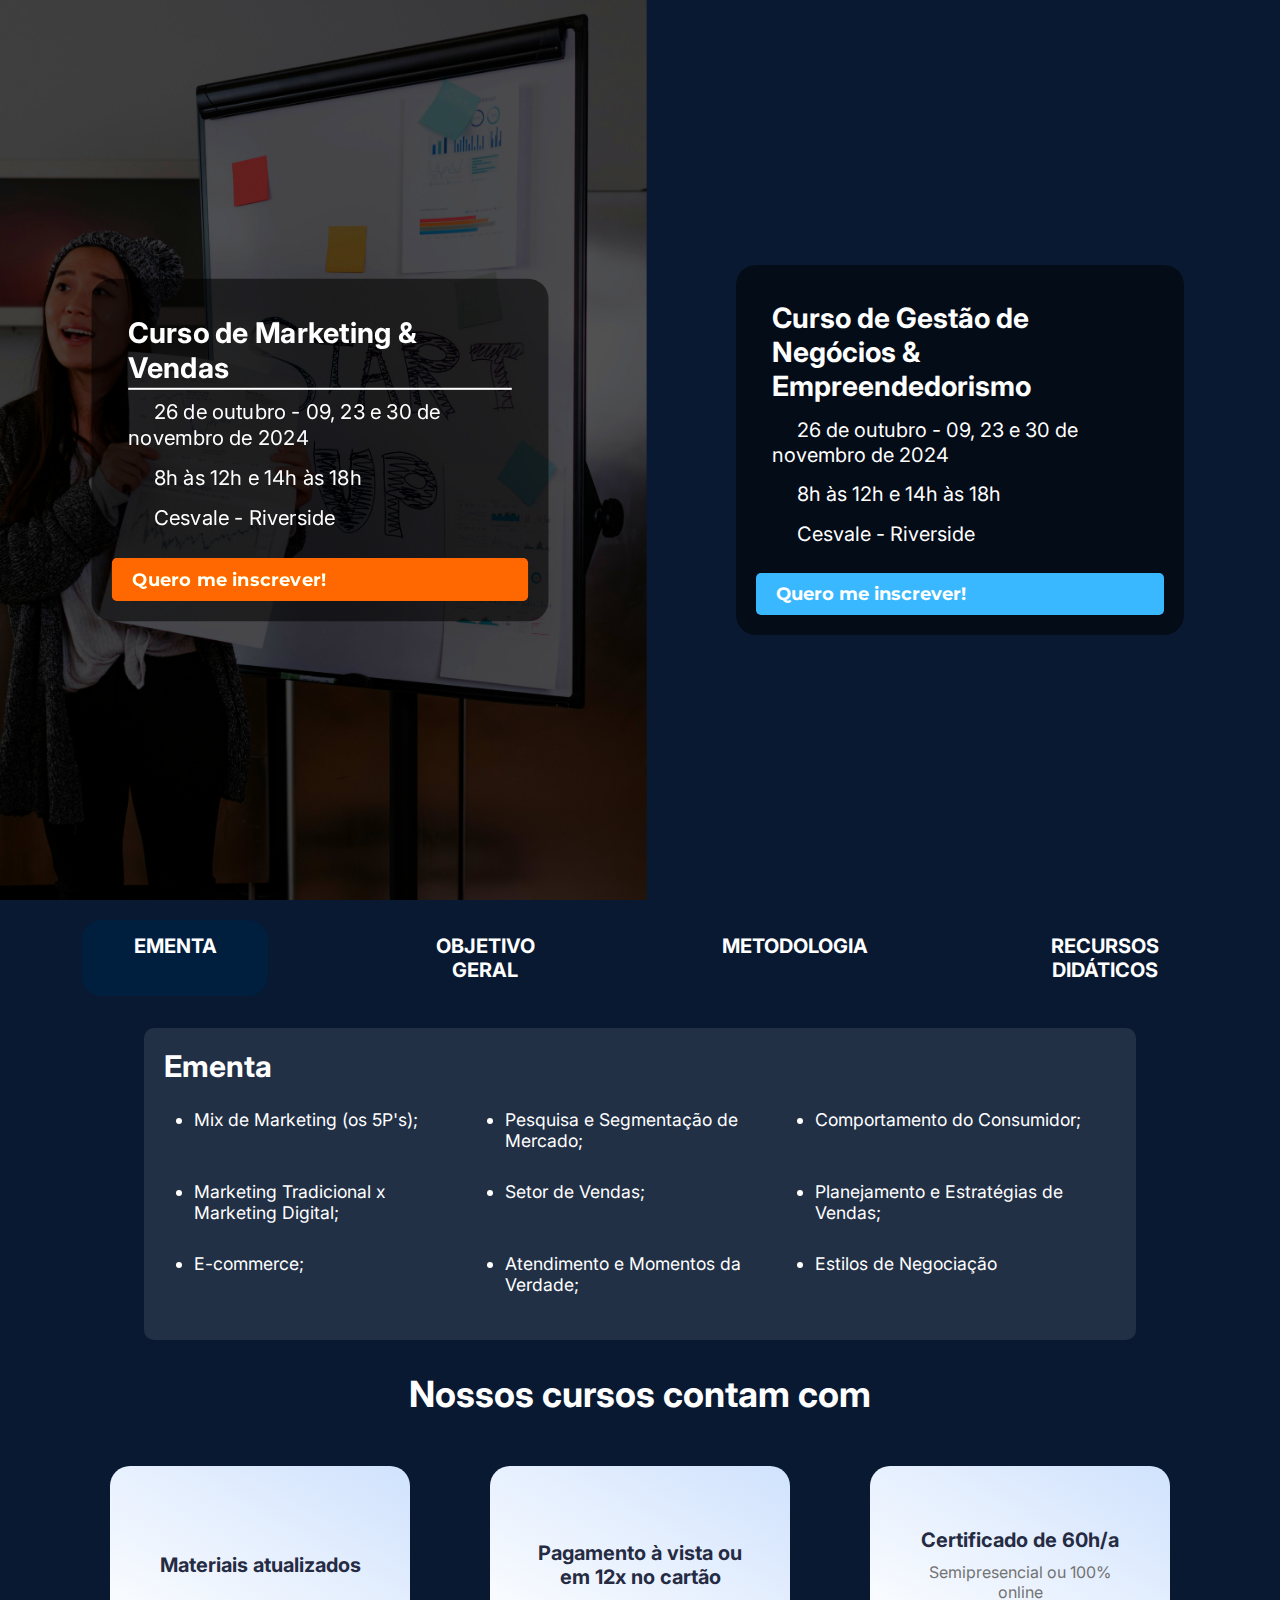
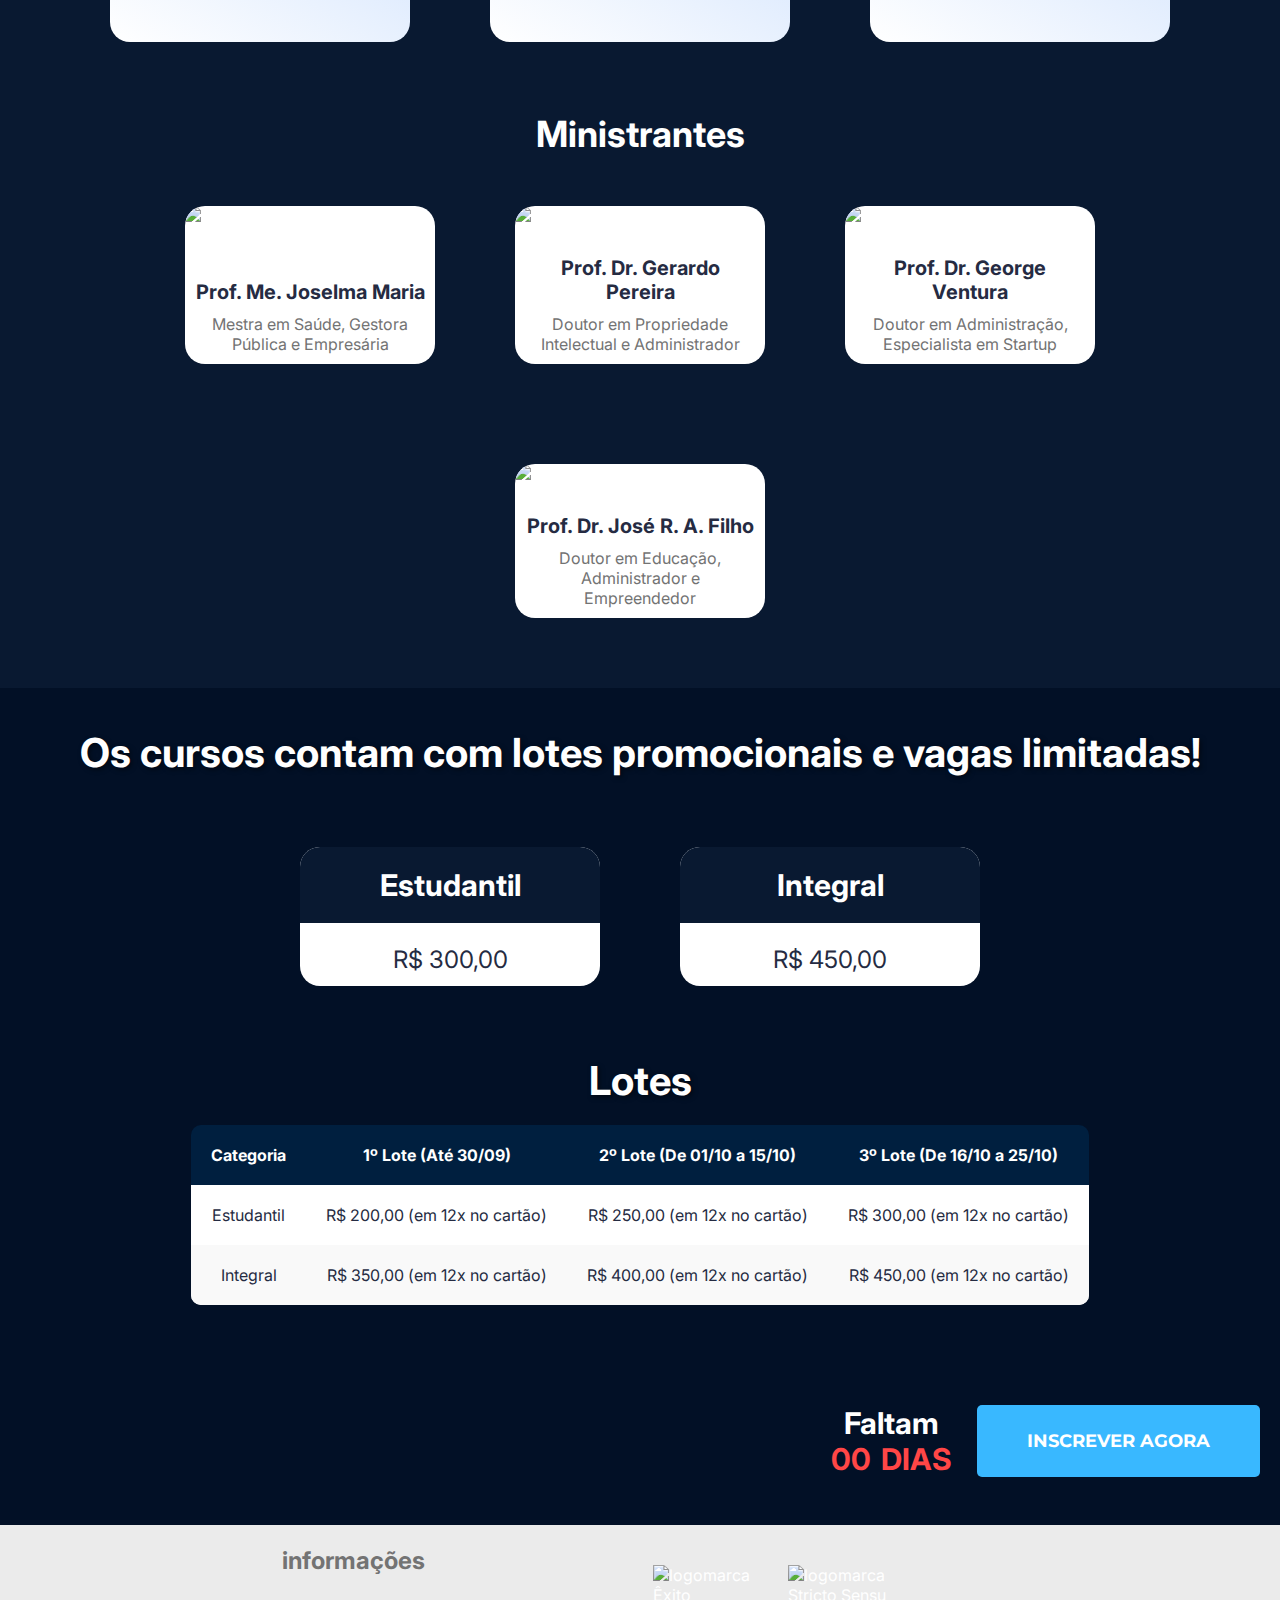
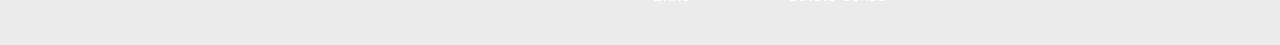
==== commit 8608dd31: "update_num_08" ====
--- a/index.html
+++ b/index.html
@@ -22,8 +22,8 @@
                 <div class="text-info">
                     <h2>Curso de Marketing & Vendas</h2>
                     <p><i class="far fa-calendar icon"></i> 26 de outubro - 09, 23 e 30 de novembro de 2024</p>
-                    <p><i class="far fa-clock icon"></i> A definir</p>
-                    <p><i class="fas fa-map-marker-alt icon"></i> A definir</p>
+                    <p><i class="far fa-clock icon"></i> 8h às 12h e 14h às 18h</p>
+                    <p><i class="fas fa-map-marker-alt icon"></i> Cesvale - Riverside</p>
                 </div>
                 <a href="#inscription" class="btn course01-color-btn">Quero me inscrever!</a>
             </div>
@@ -33,8 +33,8 @@
                 <div class="text-info">
                     <h2>Curso de Gestão de Negócios & Empreendedorismo</h2>
                     <p><i class="far fa-calendar icon"></i> 26 de outubro - 09, 23 e 30 de novembro de 2024</p>
-                    <p><i class="far fa-clock icon"></i> A definir</p>
-                    <p><i class="fas fa-map-marker-alt icon"></i> A definir</p>
+                    <p><i class="far fa-clock icon"></i> 8h às 12h e 14h às 18h</p>
+                    <p><i class="fas fa-map-marker-alt icon"></i> Cesvale - Riverside</p>
                 </div>
                 <a href="#inscription" class="btn course02-color-btn">Quero me inscrever!</a>
             </div>
@@ -120,8 +120,8 @@
                     <li>Orientando o empreendedor na abertura do negócio.</li>
                     <li>Pequenos projetos de empreendedorismo.</li>
                     <li>Gerenciamento dos aspectos operacionais do negócio.</li>
-                  </ul>
-                  
+                </ul>
+                
             </div>
 
             <div id="ObjetivoGeral2" class="tabcontent info-box">
--- a/css/style.css
+++ b/css/style.css
@@ -534,7 +534,7 @@
 
 .studant p, .entire p {
     flex: 1;
-    padding: 20px;
+    padding: 12px;
     display: flex;
     color: #252B42;
     align-items: center;
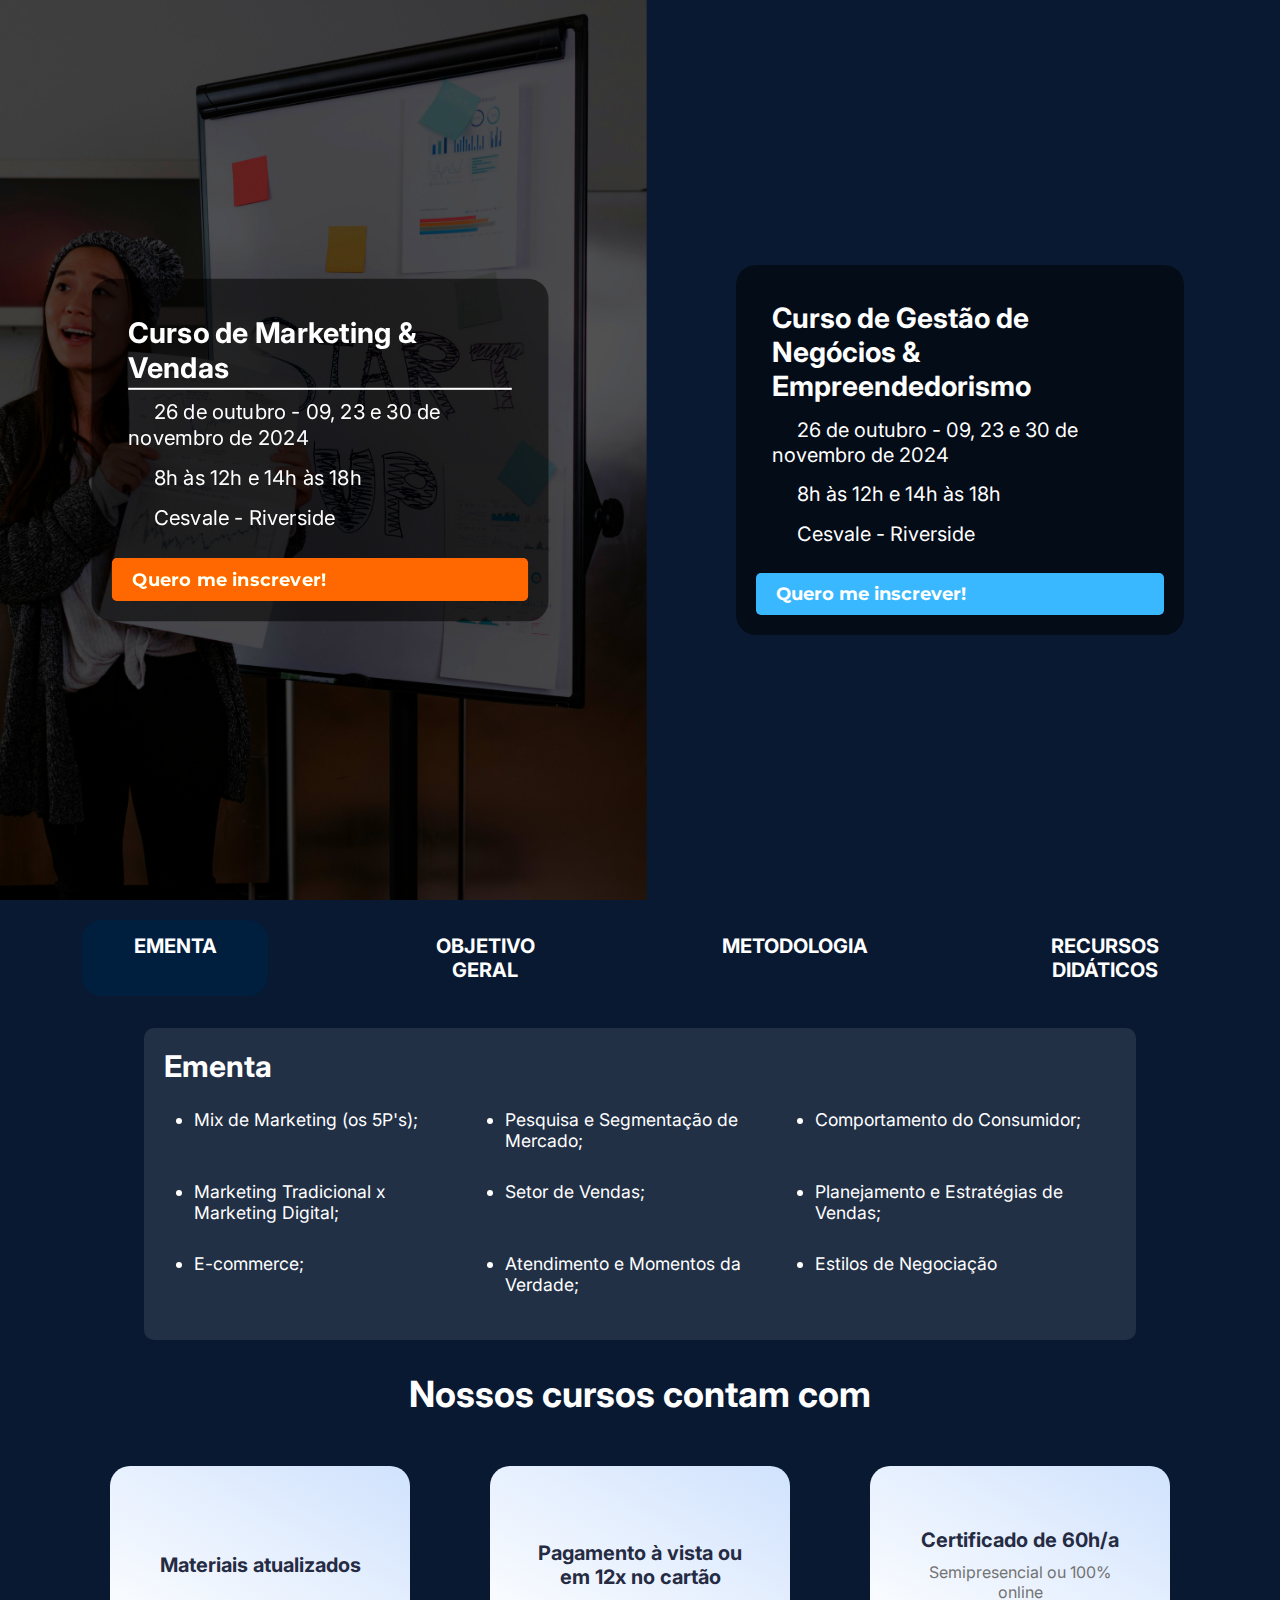
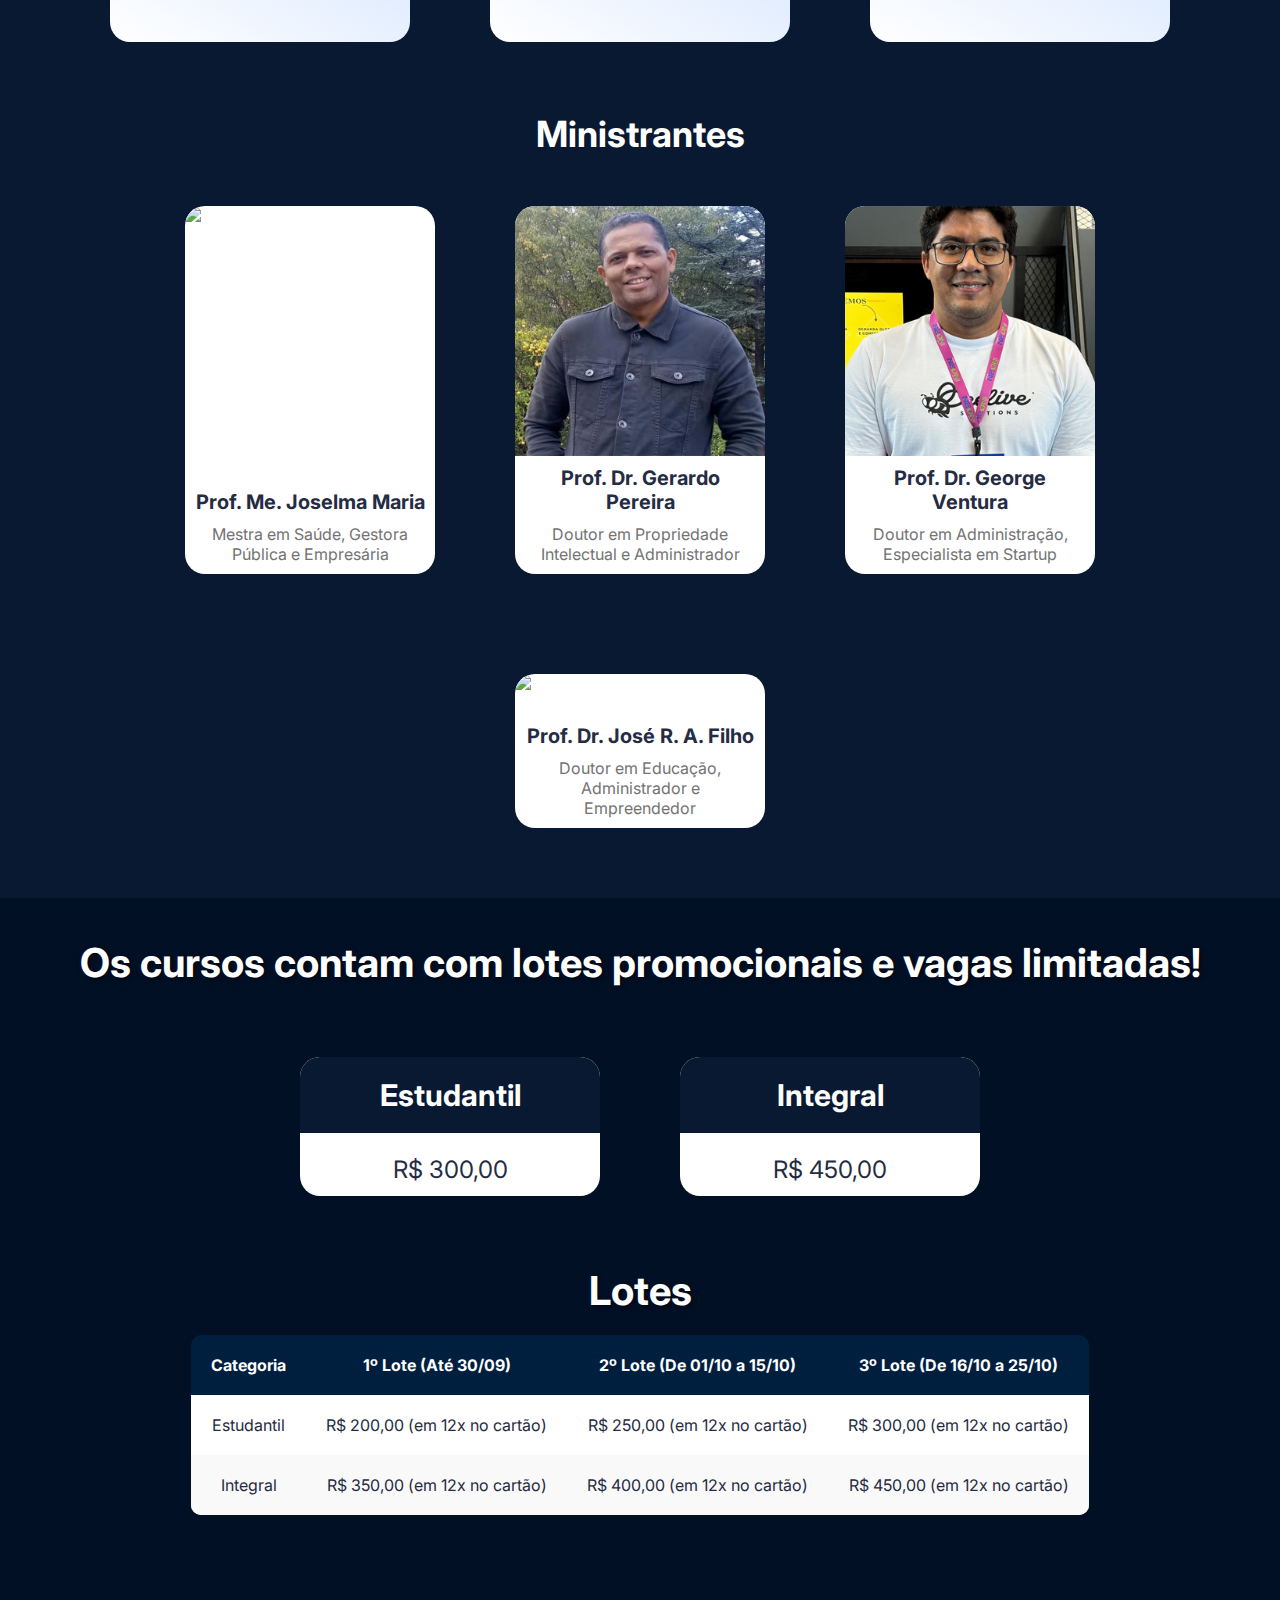
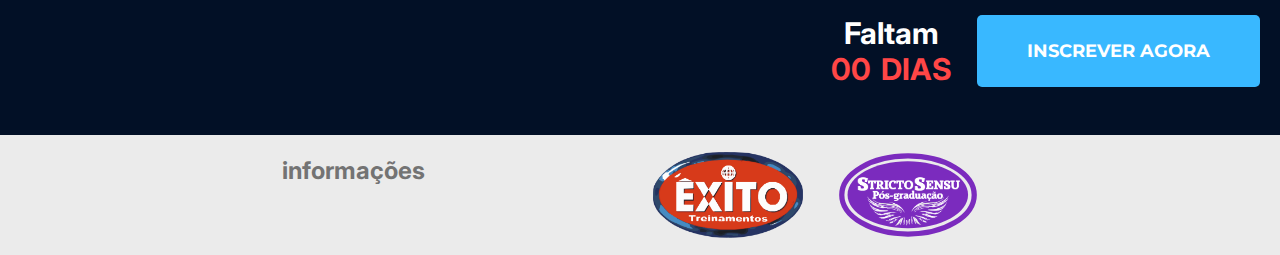
==== commit 7401db6b: "add target _blank in contact links" ====
--- a/index.html
+++ b/index.html
@@ -283,12 +283,12 @@
             <div class="col">
                 <h4>informações</h4>
                 <div class="icon-row">
-                    <a href="https://www.instagram.com/drjosefilho/"><i class="fab fa-instagram icon-instagram"></i></a>
+                    <a target="_blank" href="https://www.instagram.com/drjosefilho/"><i class="fab fa-instagram icon-instagram"></i></a>
                     <div class="dropdown">
                         <a><i class="fab fa-whatsapp icon-whatsapp"></i></a>
                         <div class="dropdownContent">
-                            <a href="https://api.whatsapp.com/send?phone=5586988151846&text=Ol%C3%A1!%20Pode%20me%20ajudar?">Isadora Albuquerque</a>
-                            <a href="https://api.whatsapp.com/send?phone=5586988525037&text=Ol%C3%A1!%20Pode%20me%20ajudar?">Lyan Kaleu</a>
+                            <a target="_blank" href="https://api.whatsapp.com/send?phone=5586988151846&text=Ol%C3%A1!%20Pode%20me%20ajudar?">Isadora Albuquerque</a>
+                            <a target="_blank" href="https://api.whatsapp.com/send?phone=5586988525037&text=Ol%C3%A1!%20Pode%20me%20ajudar?">Lyan Kaleu</a>
                         </div>
                     </div>
                 </div>
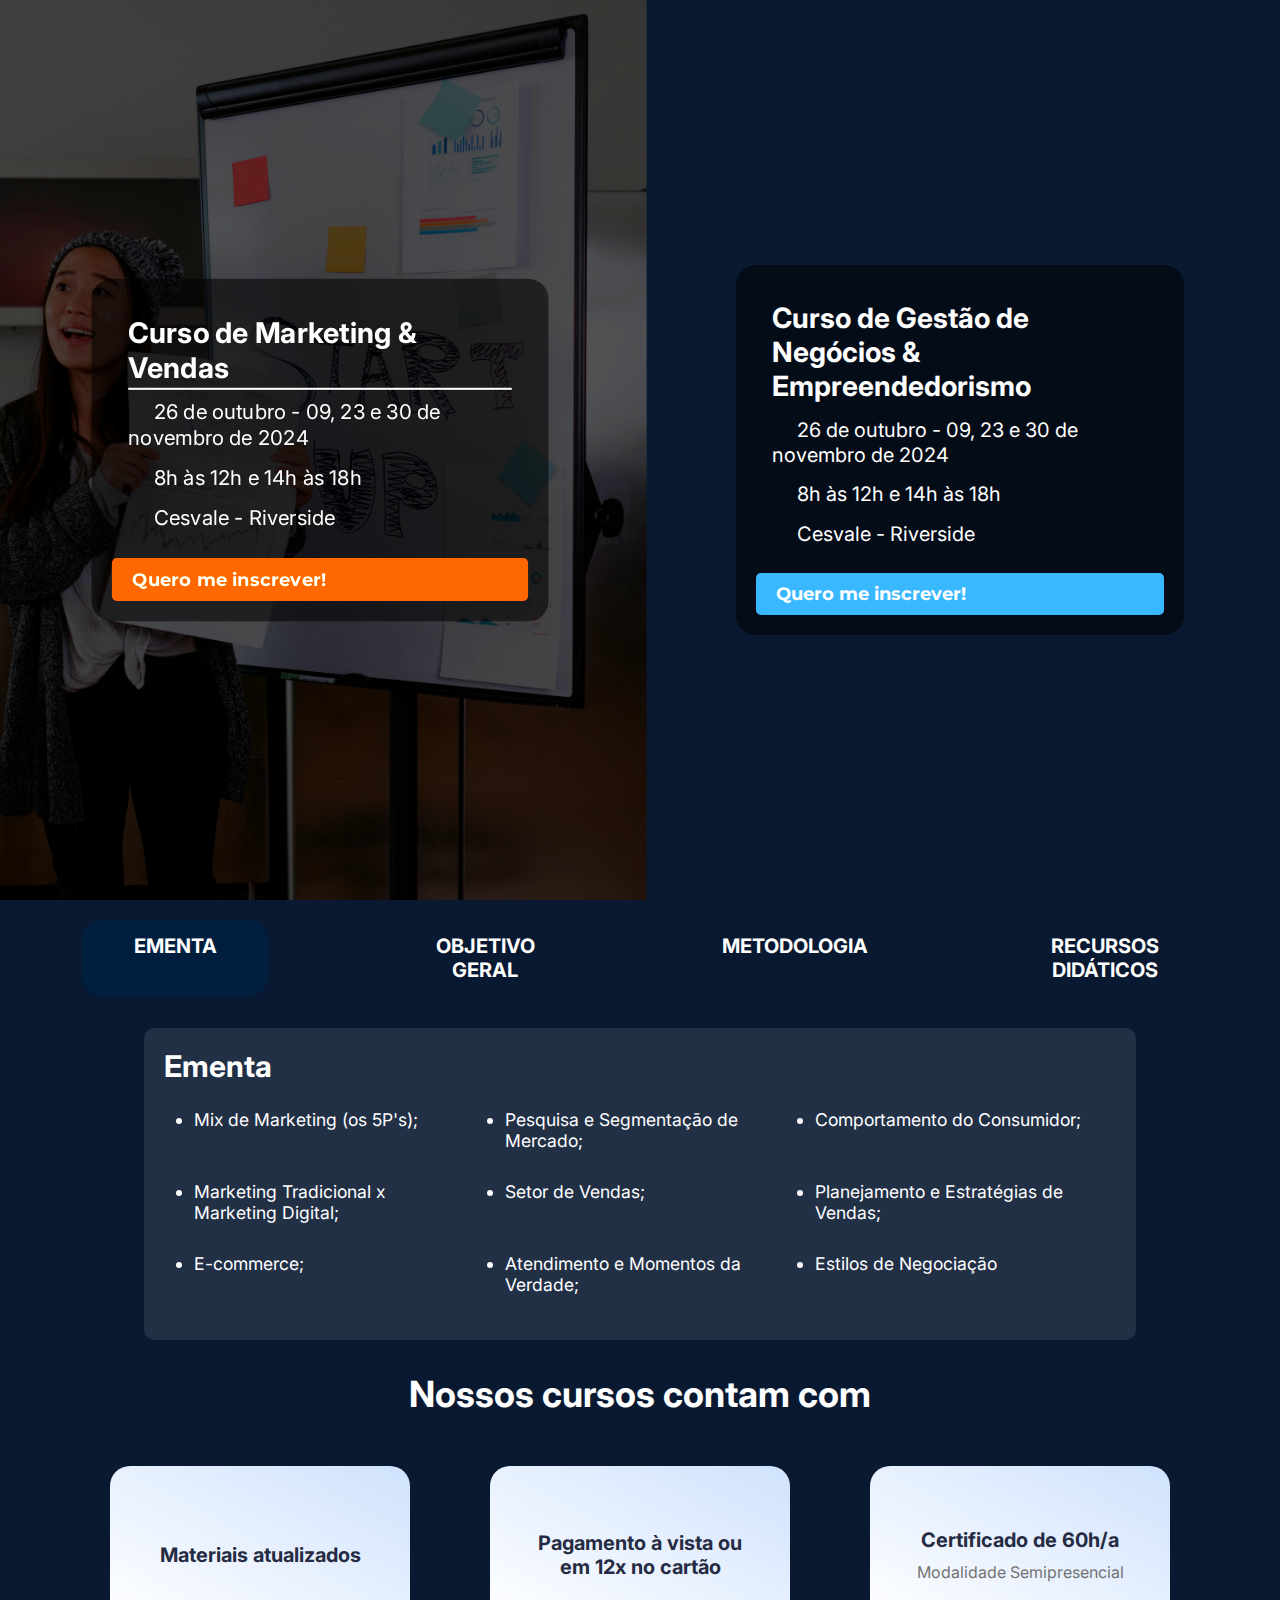
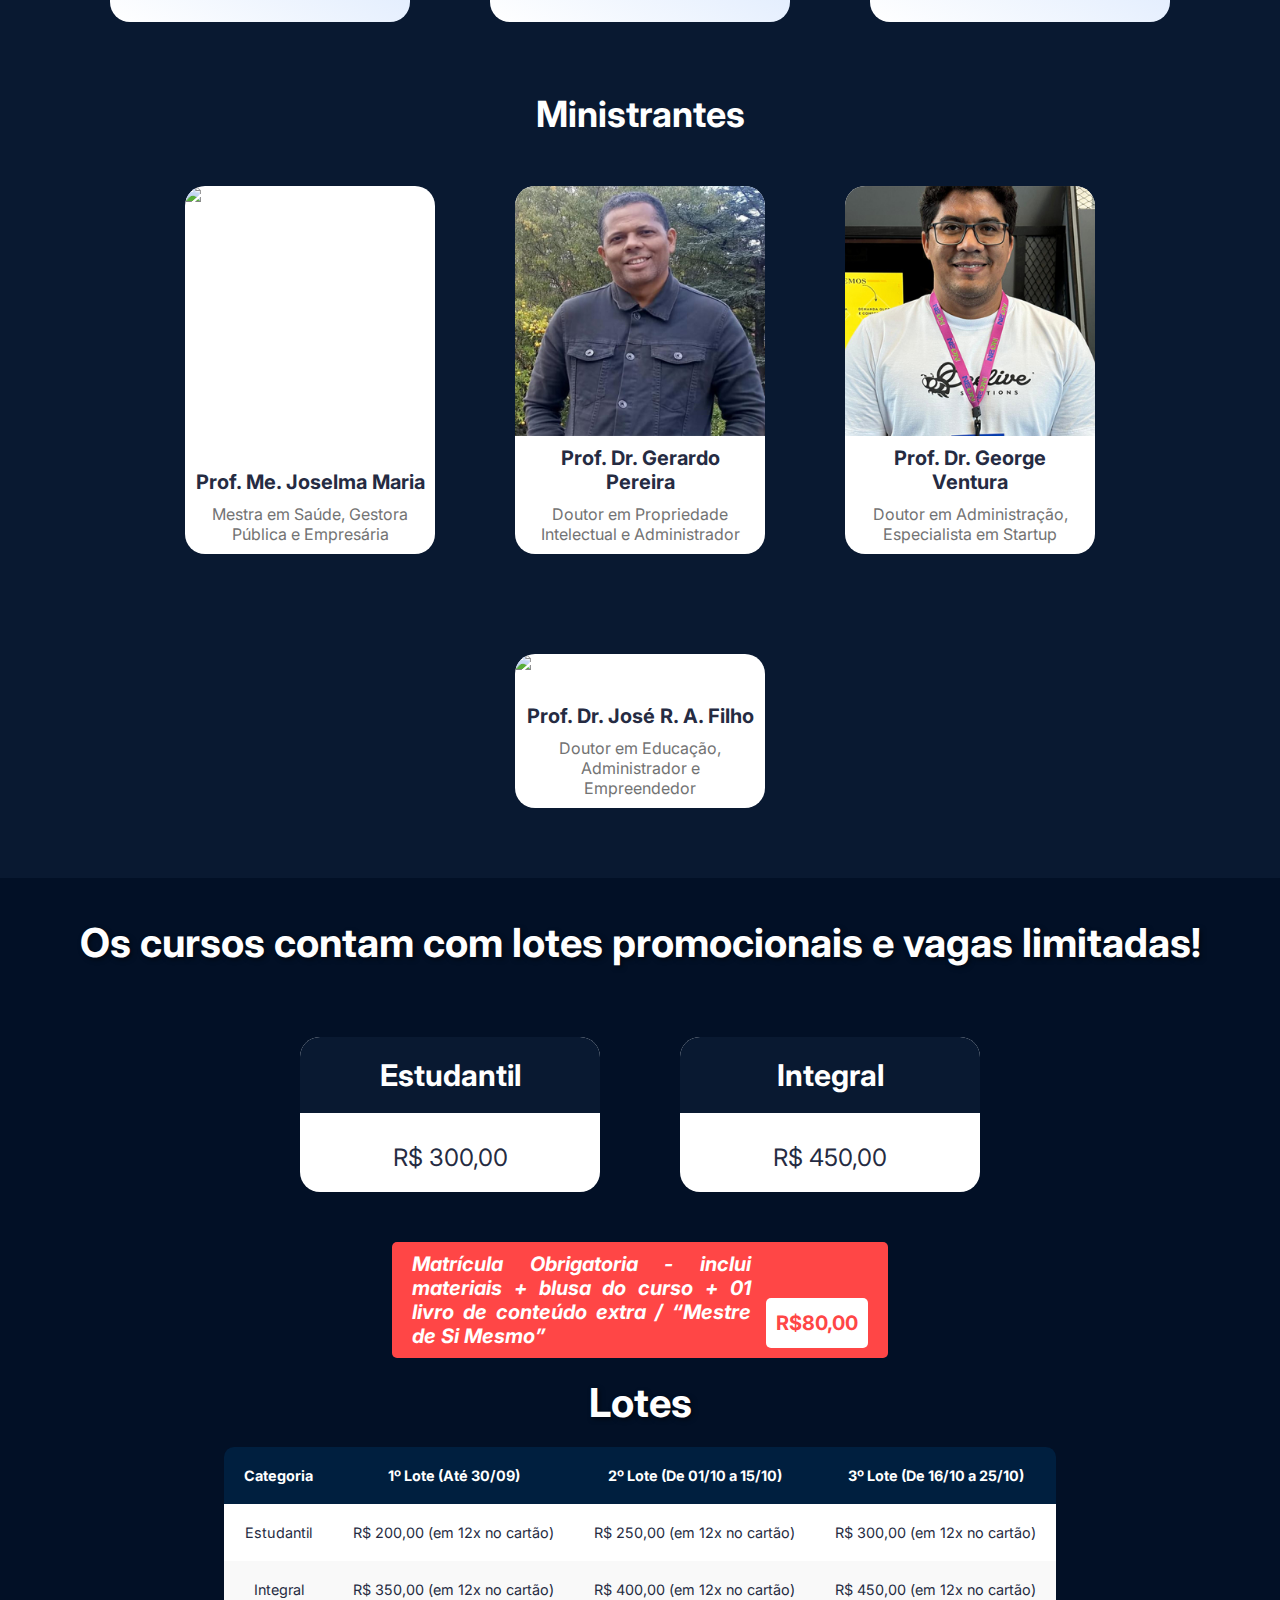
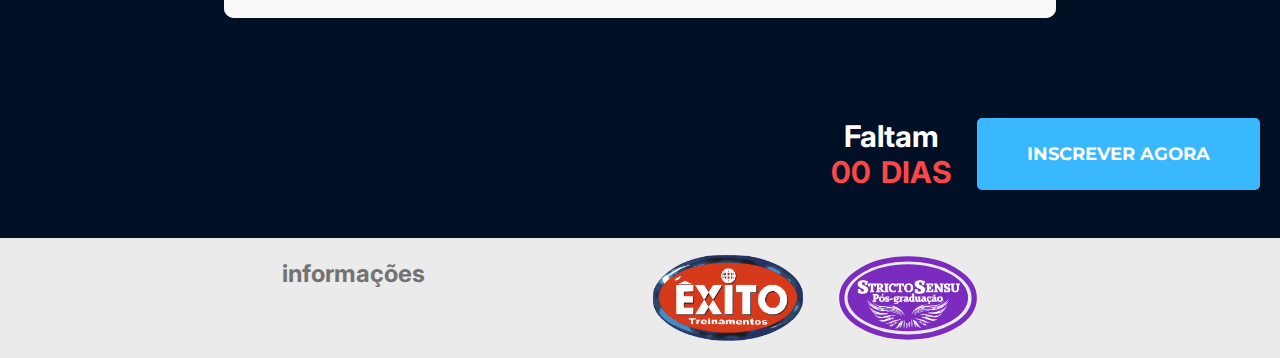
==== commit 439c5c79: "update_num_08" ====
--- a/index.html
+++ b/index.html
@@ -120,8 +120,8 @@
                     <li>Orientando o empreendedor na abertura do negócio.</li>
                     <li>Pequenos projetos de empreendedorismo.</li>
                     <li>Gerenciamento dos aspectos operacionais do negócio.</li>
-                </ul>
-                
+                  </ul>
+                  
             </div>
 
             <div id="ObjetivoGeral2" class="tabcontent info-box">
@@ -166,7 +166,7 @@
             <div class="card card-style-01">
                 <i class="fas fa-certificate"></i>
                 <h5>Certificado de 60h/a</h5>
-                <p>Semipresencial ou 100% online</p>
+                <p>Modalidade Semipresencial</p>
             </div>
         </section>
 
@@ -217,6 +217,10 @@
                 <h3>Integral</h3>
                 <p></p>
             </div>  
+        </div>
+        <div class="alert-registration">
+            <h5><em>Matrícula Obrigatoria - inclui materiais + blusa do curso + 01 livro de conteúdo extra / “Mestre de Si Mesmo”</em></h5>
+            <h5>R$80,00</h5>
         </div>
 
         <div class="container-info">
@@ -283,12 +287,12 @@
             <div class="col">
                 <h4>informações</h4>
                 <div class="icon-row">
-                    <a target="_blank" href="https://www.instagram.com/drjosefilho/"><i class="fab fa-instagram icon-instagram"></i></a>
+                    <a href="https://www.instagram.com/drjosefilho/"><i class="fab fa-instagram icon-instagram"></i></a>
                     <div class="dropdown">
                         <a><i class="fab fa-whatsapp icon-whatsapp"></i></a>
                         <div class="dropdownContent">
-                            <a target="_blank" href="https://api.whatsapp.com/send?phone=5586988151846&text=Ol%C3%A1!%20Pode%20me%20ajudar?">Isadora Albuquerque</a>
-                            <a target="_blank" href="https://api.whatsapp.com/send?phone=5586988525037&text=Ol%C3%A1!%20Pode%20me%20ajudar?">Lyan Kaleu</a>
+                            <a href="https://api.whatsapp.com/send?phone=5586988151846&text=Ol%C3%A1!%20Pode%20me%20ajudar?">Isadora Albuquerque</a>
+                            <a href="https://api.whatsapp.com/send?phone=5586988525037&text=Ol%C3%A1!%20Pode%20me%20ajudar?">Lyan Kaleu</a>
                         </div>
                     </div>
                 </div>
--- a/css/style.css
+++ b/css/style.css
@@ -534,7 +534,7 @@
 
 .studant p, .entire p {
     flex: 1;
-    padding: 12px;
+    padding: 20px;
     display: flex;
     color: #252B42;
     align-items: center;
@@ -949,6 +949,28 @@
     transition: transform 0.3s ease, filter 0.3s ease;
 }
 
+.alert-registration {
+    width: 40%;
+    display: flex;
+    text-align: left;
+    border-radius: 5px;
+    padding: 10px 20px;
+    text-align: justify;
+    align-items: flex-end;
+    background-color: #FF4646;
+}
+
+.alert-registration h5:last-child  {
+    height: 50px;
+    display: flex;
+    color: #FF4646;
+    margin-left: 15px;
+    padding: 5px 10px;
+    border-radius: 5px;
+    align-items: center;
+    background-color: #fff;
+}
+
 
 .batch-time {
     width: 100%;
@@ -994,9 +1016,23 @@
     #inscription p {
         font-size: 1.2em;
     }
+    
+    .alert-registration {
+        width: 300px;
+        margin-top: 15px;
+        padding: 10px 20px;
+    }
+    
+    .alert-registration h5 {
+        font-size: 0.8em;
+    }
+    
+    .alert-registration h5:last-child  {
+        height: 100px;
+    }
 
     .studant, .entire {
-        flex: 1;
+        width: 150px;
         height: 150px;
         margin: 0 10px;
     }
@@ -1016,6 +1052,26 @@
         font-size: 1.4em;
     }
 
+    .alert-registration {
+        width: 400px;
+        margin-top: 15px;
+        padding: 10px 20px;
+    }
+    
+    .alert-registration h5 {
+        font-size: 1em;
+    }
+
+    .alert-registration h5:last-child  {
+        height: 100px;
+    }
+    
+    .studant, .entire {
+        width: 200px;
+        height: 150px;
+        margin: 0 10px;
+    }
+
     table, th, td {
         font-size: 0.9em;
         padding: 15px;
@@ -1032,19 +1088,59 @@
         font-size: 1.5em;
     }
 
+    .alert-registration {
+        width: 500px;
+        margin-top: 15px;
+        padding: 10px 20px;
+    }
+    
+    .alert-registration h5 {
+        font-size: 1.2em;
+    }
+
+    .alert-registration h5:last-child  {
+        height: 100px;
+    }
+    
+    .studant, .entire {
+        width: 250px;
+        height: 150px;
+        margin: 0 10px;
+    }
+
     table, th, td {
         font-size: 1em;
         padding: 20px;
     }
 }
 
-@media (min-width: 993px) {
+@media (min-width: 993px) and (max-width: 1200px) {
     #inscription h2 {
         font-size: 2.5em;
     }
 
     #inscription p {
         font-size: 1.5em;
+    }
+
+    .alert-registration {
+        width: 500px;
+        margin-top: 15px;
+        padding: 10px 20px;
+    }
+    
+    .alert-registration h5 {
+        font-size: 1.2em;
+    }
+
+    .alert-registration h5:last-child  {
+        height: 100px;
+    }
+    
+    .studant, .entire {
+        width: 250px;
+        height: 150px;
+        margin: 0 10px;
     }
 
     table, th, td {
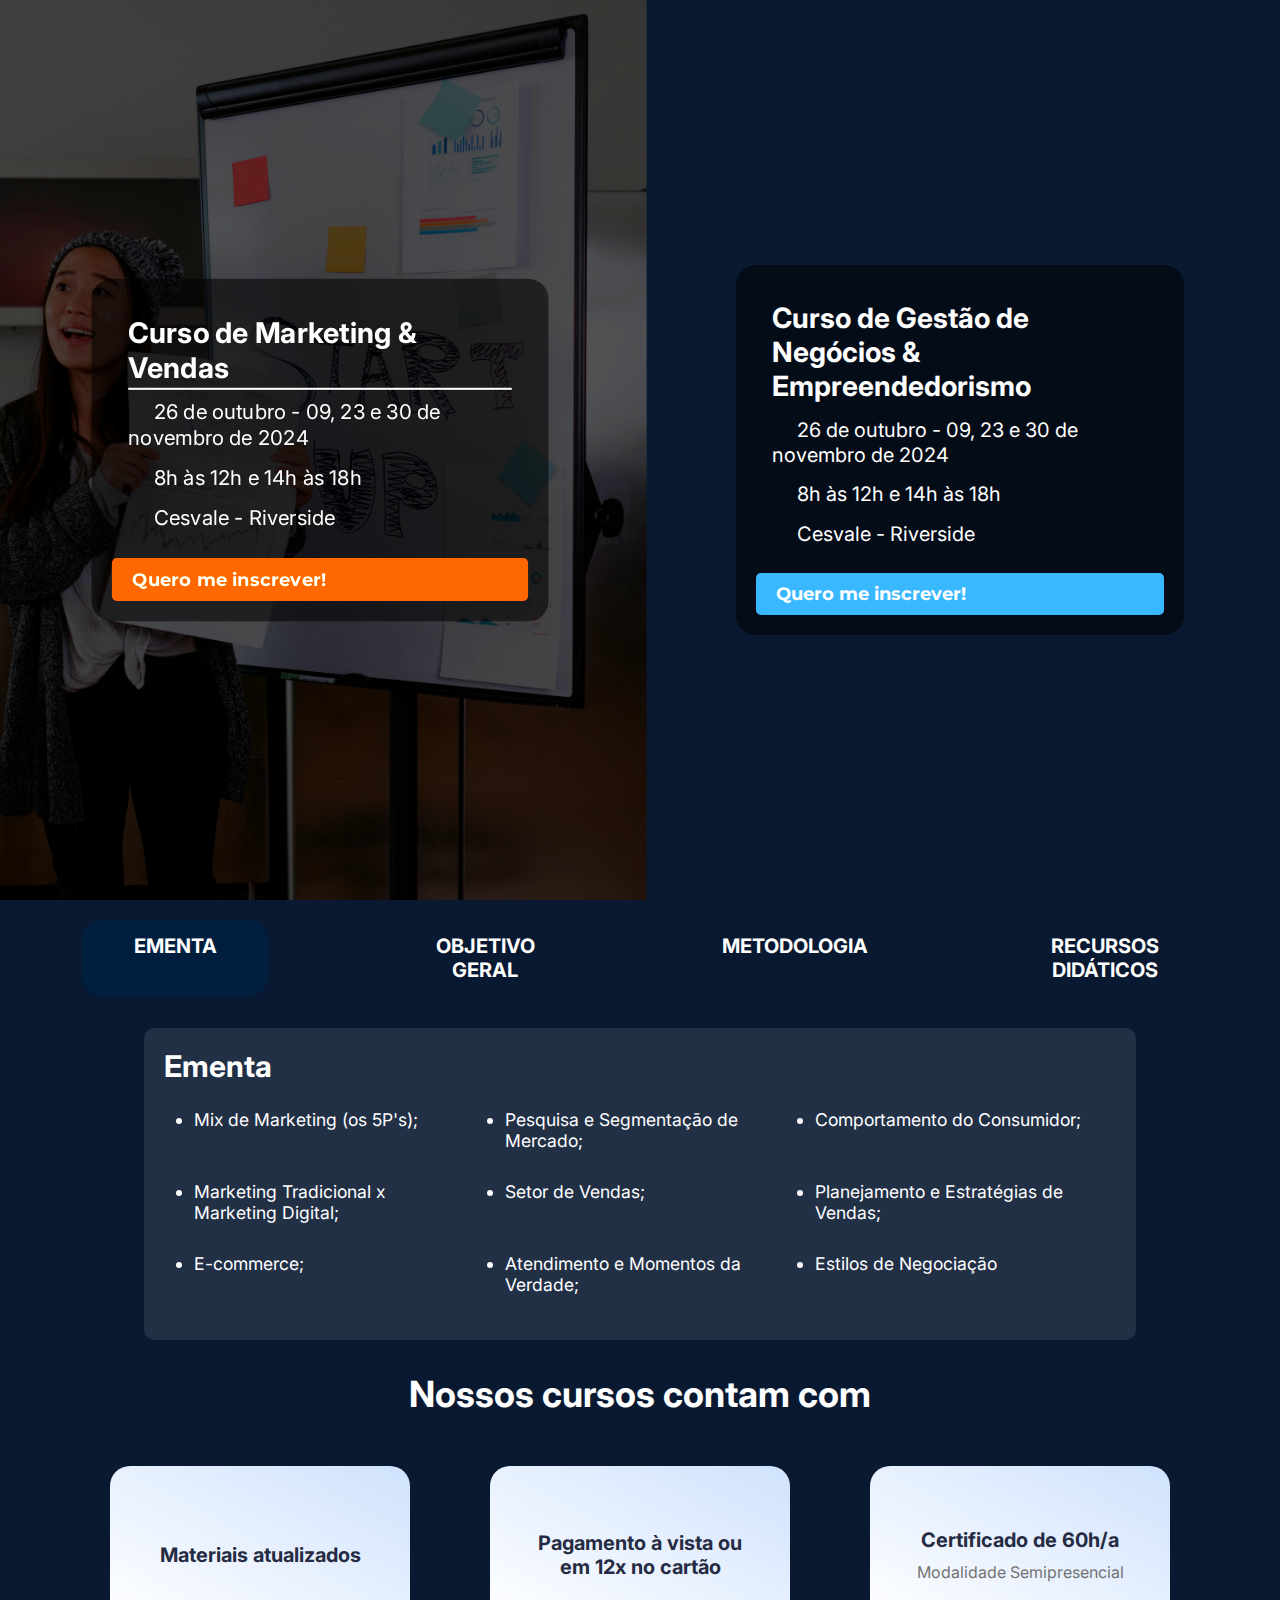
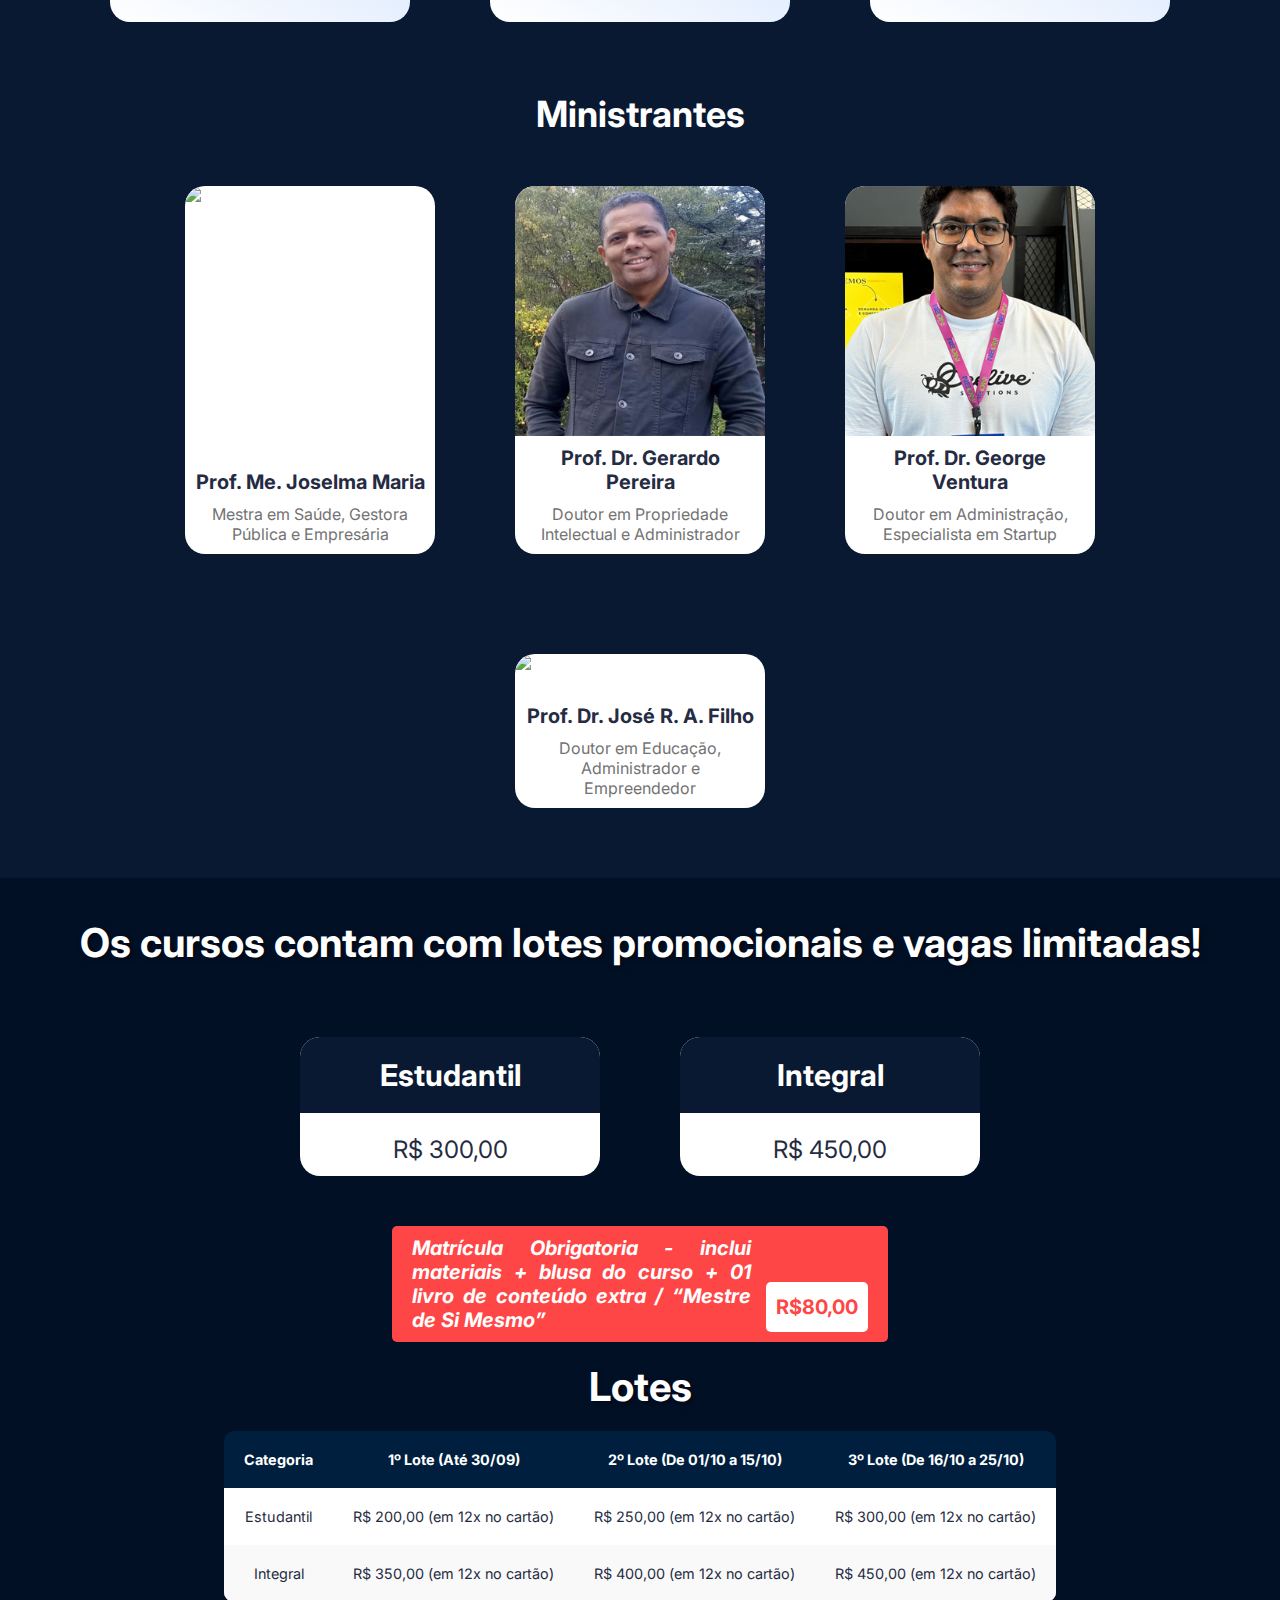
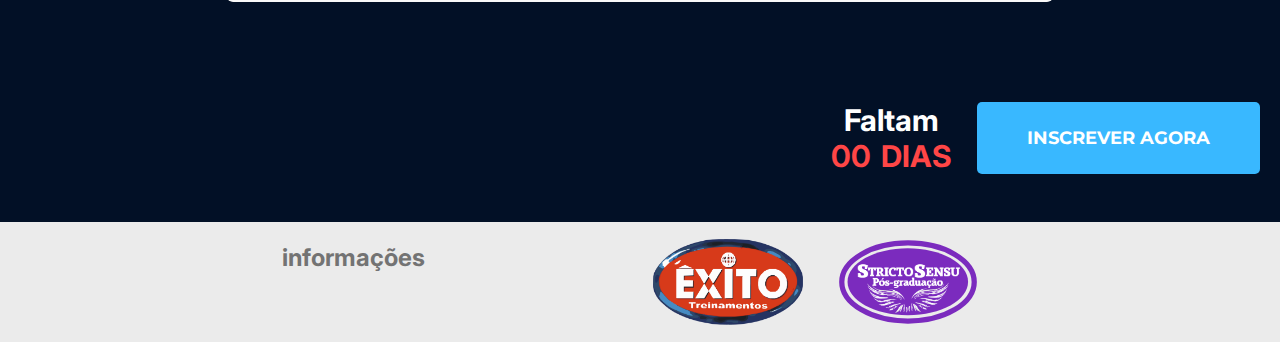
==== commit b43df1c2: "Merge pull request #9 from WallasAR/Website-pattern-02" ====
--- a/index.html
+++ b/index.html
@@ -120,8 +120,8 @@
                     <li>Orientando o empreendedor na abertura do negócio.</li>
                     <li>Pequenos projetos de empreendedorismo.</li>
                     <li>Gerenciamento dos aspectos operacionais do negócio.</li>
-                  </ul>
-                  
+                </ul>
+                
             </div>
 
             <div id="ObjetivoGeral2" class="tabcontent info-box">
--- a/css/style.css
+++ b/css/style.css
@@ -534,7 +534,7 @@
 
 .studant p, .entire p {
     flex: 1;
-    padding: 20px;
+    padding: 12px;
     display: flex;
     color: #252B42;
     align-items: center;
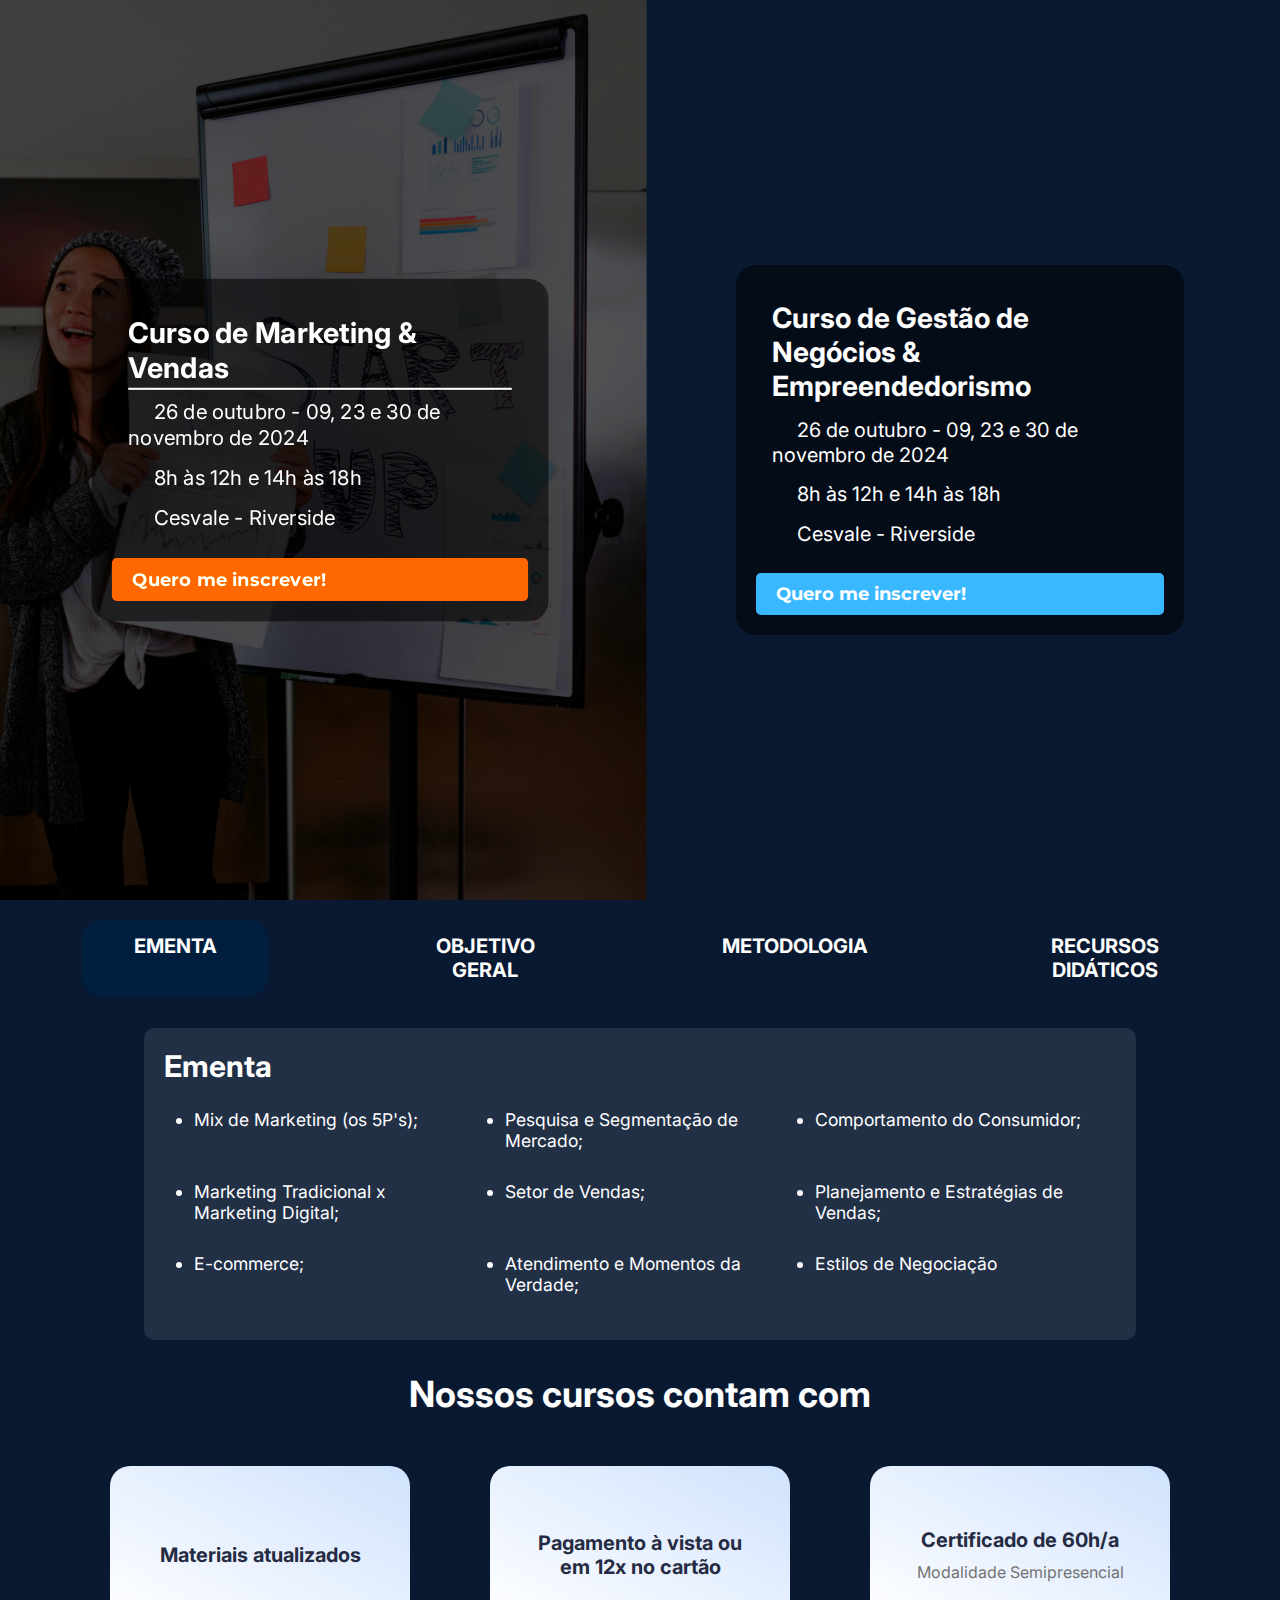
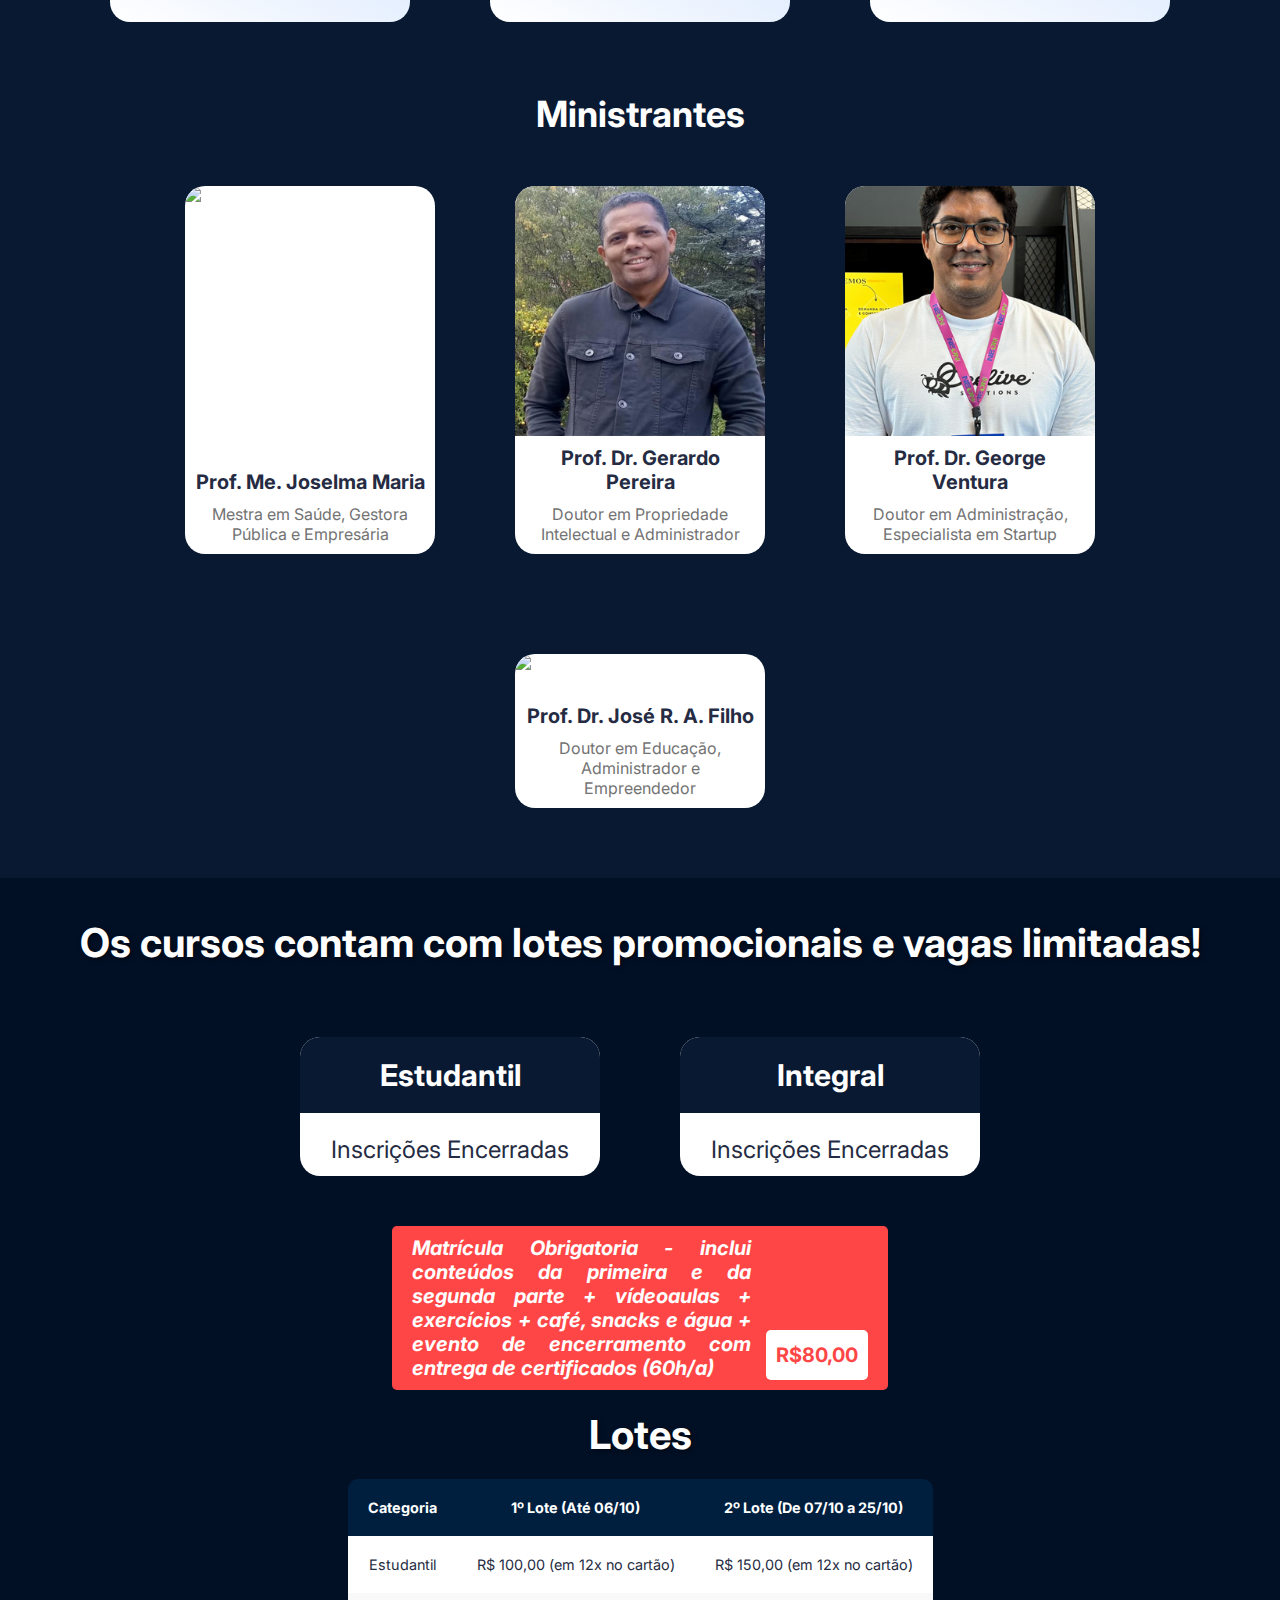
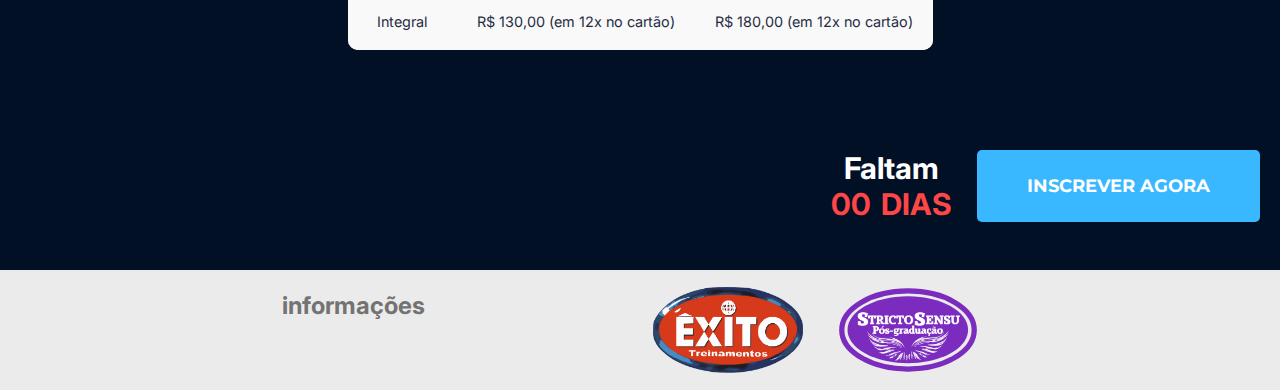
==== commit 95292a8d: "change lot values" ====
--- a/index.html
+++ b/index.html
@@ -219,7 +219,7 @@
             </div>  
         </div>
         <div class="alert-registration">
-            <h5><em>Matrícula Obrigatoria - inclui materiais + blusa do curso + 01 livro de conteúdo extra / “Mestre de Si Mesmo”</em></h5>
+            <h5><em>Matrícula Obrigatoria - inclui conteúdos da primeira e da segunda parte + vídeoaulas + exercícios + café, snacks e água + evento de encerramento com entrega de certificados (60h/a)</em></h5>
             <h5>R$80,00</h5>
         </div>
 
@@ -229,25 +229,22 @@
                 <thead>
                     <tr>
                         <th>Categoria</th>
-                        <th>1º Lote (Até 30/09)</th>
-                        <th>2º Lote (De 01/10 a 15/10)</th>
-                        <th>3º Lote (De 16/10 a 25/10)</th>
+                        <th>1º Lote (Até 06/10)</th>
+                        <th>2º Lote (De 07/10 a 25/10)</th>
                     </tr>
                 </thead>
 
                 <tbody>
                     <tr>
                         <td>Estudantil</td>
-                        <td>R&dollar; 200,00 (em 12x no cartão)</td>
-                        <td>R&dollar; 250,00 (em 12x no cartão)</td>
-                        <td>R&dollar; 300,00 (em 12x no cartão)</td>
+                        <td>R&dollar; 100,00 (em 12x no cartão)</td>
+                        <td>R&dollar; 150,00 (em 12x no cartão)</td>
                     </tr>
 
                     <tr>
                         <td>Integral</td>
-                        <td>R&dollar; 350,00 (em 12x no cartão)</td>
-                        <td>R&dollar; 400,00 (em 12x no cartão)</td>
-                        <td>R&dollar; 450,00 (em 12x no cartão)</td>
+                        <td>R&dollar; 130,00 (em 12x no cartão)</td>
+                        <td>R&dollar; 180,00 (em 12x no cartão)</td>
                     </tr>
                 </tbody>
             </table>
@@ -287,12 +284,12 @@
             <div class="col">
                 <h4>informações</h4>
                 <div class="icon-row">
-                    <a href="https://www.instagram.com/drjosefilho/"><i class="fab fa-instagram icon-instagram"></i></a>
+                    <a target="_blank" href="https://www.instagram.com/drjosefilho/"><i class="fab fa-instagram icon-instagram"></i></a>
                     <div class="dropdown">
                         <a><i class="fab fa-whatsapp icon-whatsapp"></i></a>
                         <div class="dropdownContent">
-                            <a href="https://api.whatsapp.com/send?phone=5586988151846&text=Ol%C3%A1!%20Pode%20me%20ajudar?">Isadora Albuquerque</a>
-                            <a href="https://api.whatsapp.com/send?phone=5586988525037&text=Ol%C3%A1!%20Pode%20me%20ajudar?">Lyan Kaleu</a>
+                            <a target="_blank" href="https://api.whatsapp.com/send?phone=5586988151846&text=Ol%C3%A1!%20Pode%20me%20ajudar?">Isadora Albuquerque</a>
+                            <a target="_blank" href="https://api.whatsapp.com/send?phone=5586988525037&text=Ol%C3%A1!%20Pode%20me%20ajudar?">Lyan Kaleu</a>
                         </div>
                     </div>
                 </div>
